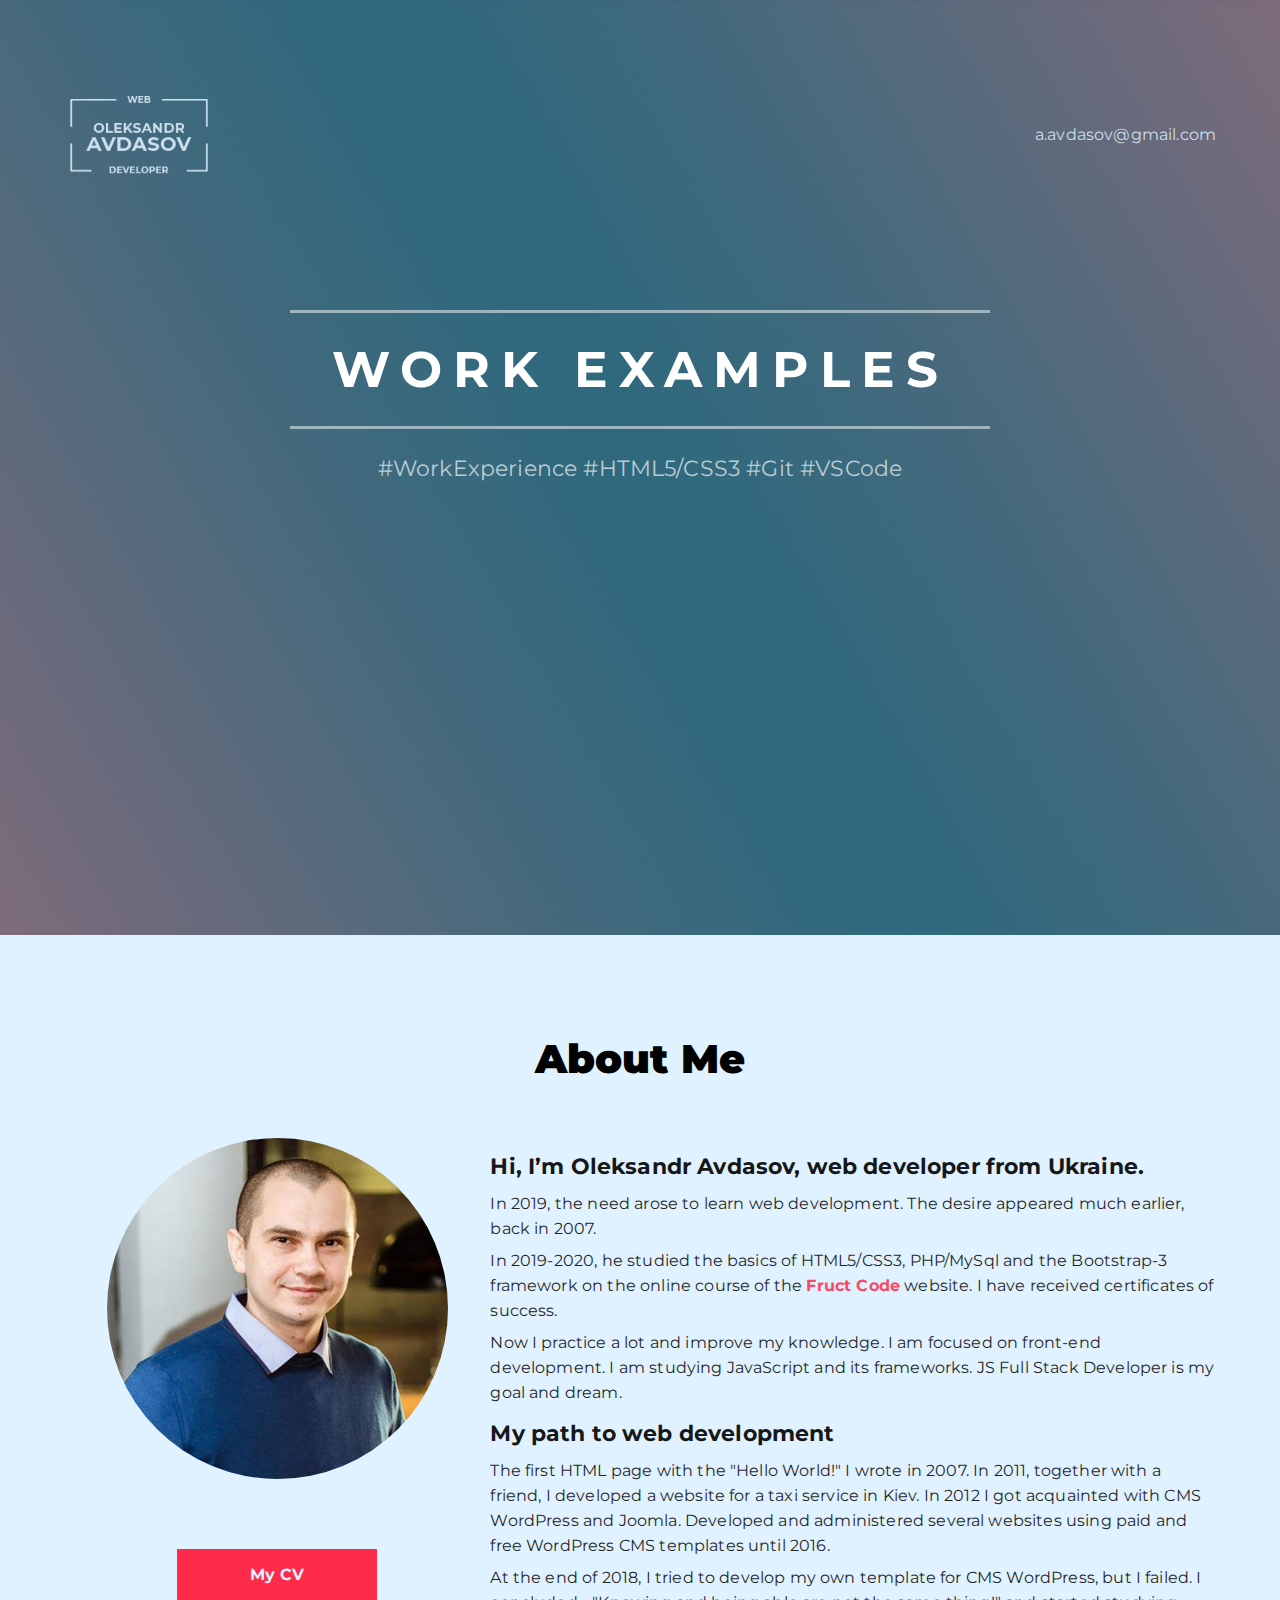
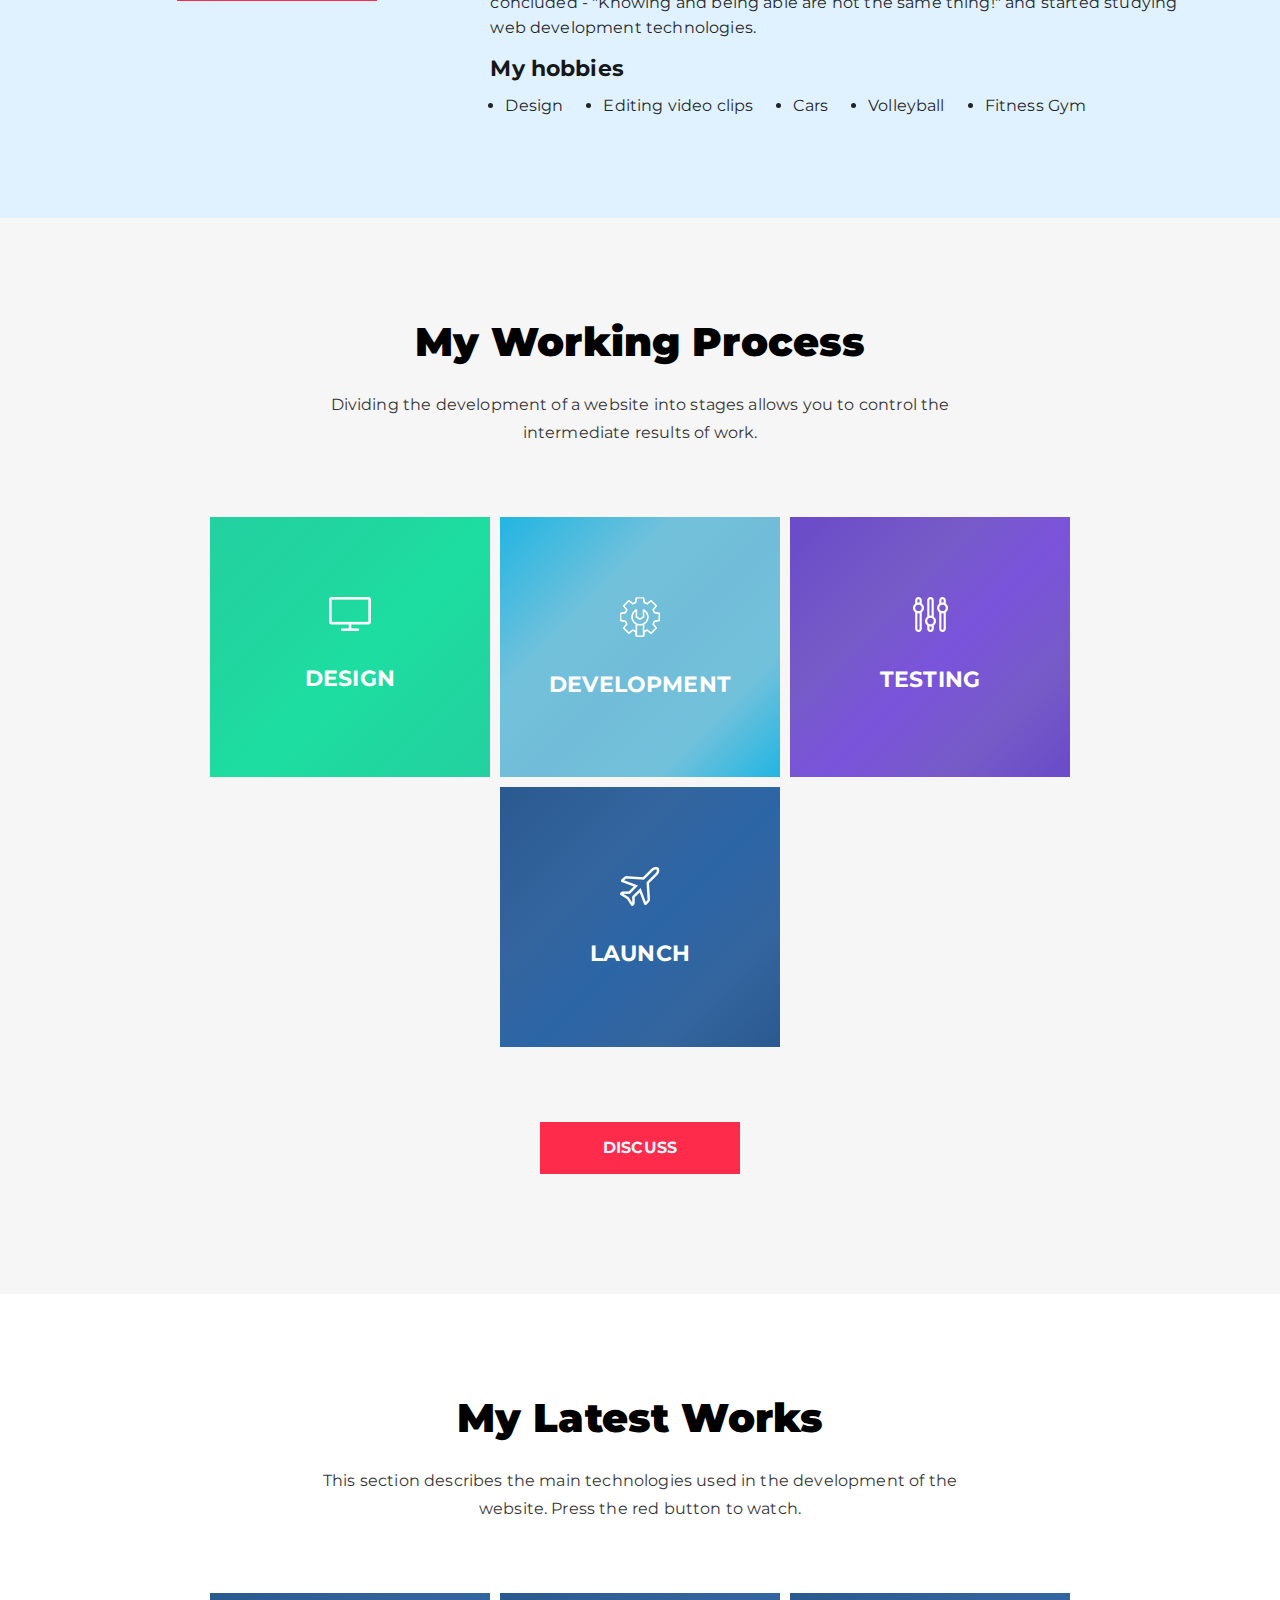
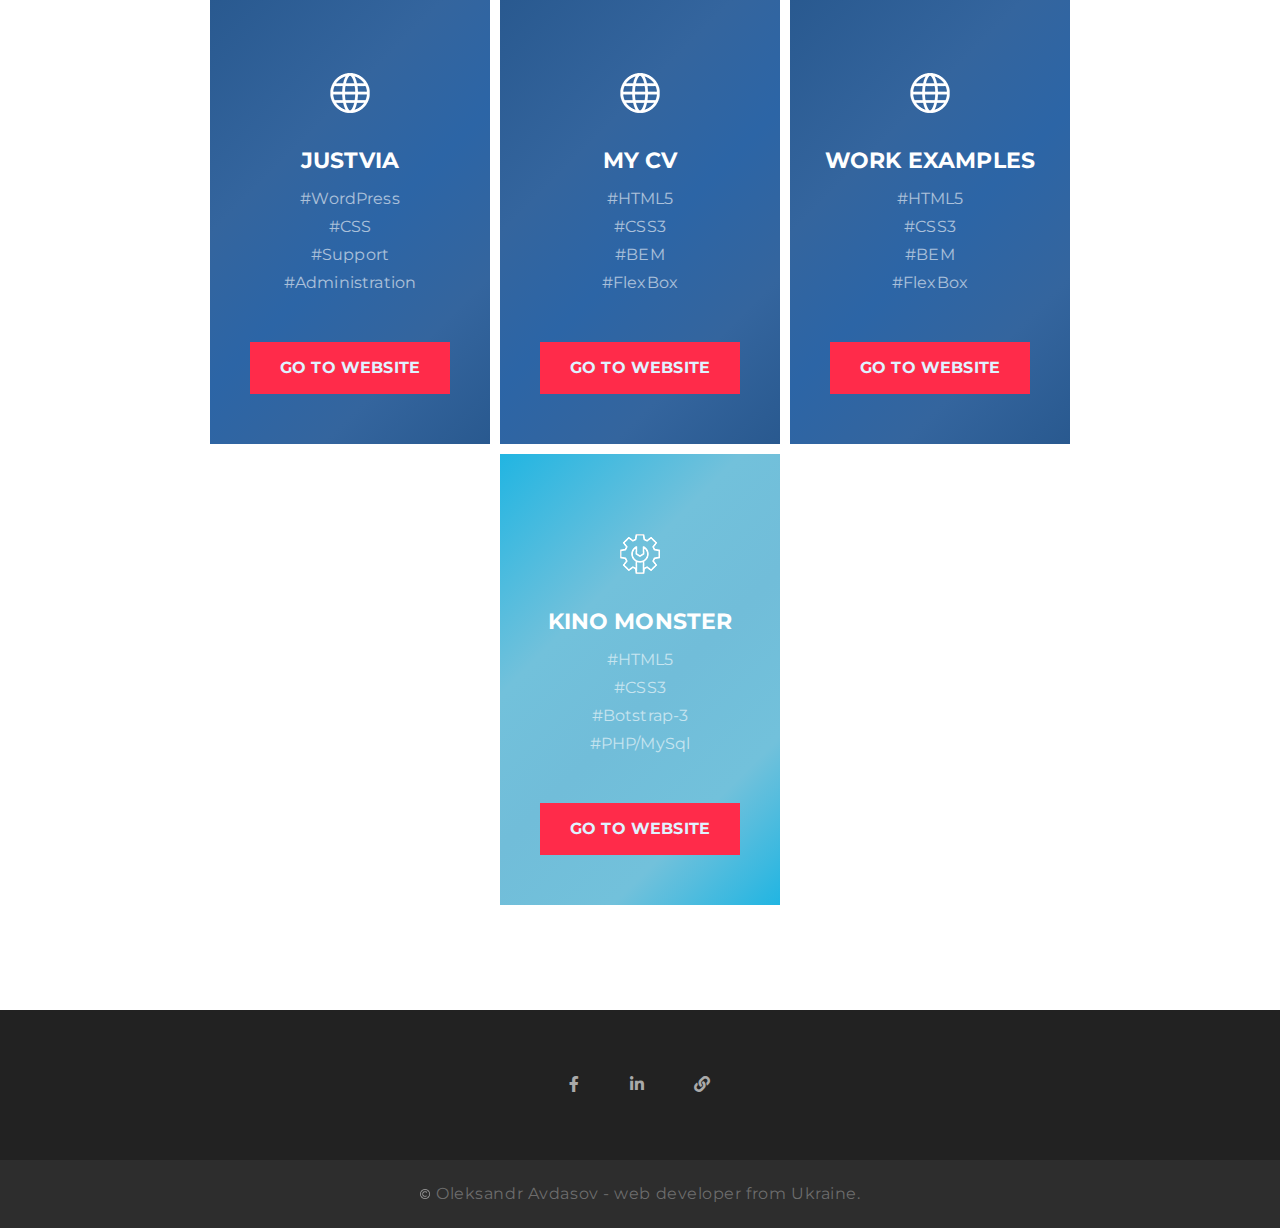
==== work/index.html @ 61473308 "debugged the accordion for displaying content on mobile devices. styled li for different screens" ====
<!DOCTYPE html>
<html lang="en">
  <head>
	 <meta charset="UTF-8" />
	 <meta name="viewport" content="width=device-width, initial-scale=1, shrink-to-fit=no">
    <!-- <meta name="viewport" content="width=device-width, initial-scale=1.0" /> -->
    <title>WORK EXAMPLES</title>
    <link rel="shortcut icon" href="./img/favicon.ico" type="image/x-icon" />
    <link
      rel="stylesheet"
      href="https://use.fontawesome.com/releases/v5.0.13/css/all.css"
    />
    <link rel="stylesheet" href="./css/style.css" />
    <link rel="stylesheet" href="./css/accordion.css" />
  </head>
  <body>
    <header id="header" class="header">
      <div class="container">
        <div class="nav">
          <a href="/">
            <img class="logo" src="./img/logo.png" alt="Oleksandr Avdasov" />
          </a>
          <a class="mail" href="mailto:a.avdasov@gmail.com"
            >a.avdasov@gmail.com</a
          >
        </div>
        <div class="offer">
          <h1 class="offer__title">WORK EXAMPLES</h1>
          <p class="offer__description">
            #WorkExperience #HTML5/CSS3 #Git #VSCode
          </p>
        </div>
      </div>
    </header>

    <section id="about" class="section about">
		 <div class="heading">
          <h2 class="heading__title">About Me</h2>
          <p class="heading__description">
            <!-- ******* -->
          </p>
		  </div>
		  
      <div class="container blok">
		  <div class="photo">
			  <img class="photo__img" src="./img/ava.jpg" alt="Oleksandr Avdasov">
				<a class="btn" href="https://agentfreedom.github.io/cv/" target="_blank" rel="nowfollow">My CV</a>

				<div id="description-accordion" class="description-accordion">
					<button class="description-accordion__title"> <h3>Hi, I’m Oleksandr Avdasov, web developer from Ukraine.</h3> </button>
					<div class="description-accordion__blok">
						<p>
							In 2019, the need arose to learn web development. The desire 
							appeared much earlier, back in 2007.
						</p>
						<p>
							In 2019-2020, he studied the basics of HTML5/CSS3, PHP/MySql and 
							the Bootstrap-3 framework on the online course of the 
							<a class="link" href="https://fructcode.com/" target="_blank" rel="nowfollow">Fruct Code</a> 
							website. I have received certificates of success.
						</p>
						<p>
							Now I practice a lot and improve my knowledge. I am focused on 
							front-end development. I am studying JavaScript and its frameworks. 
							JS Full Stack Developer is my goal and dream.
						</p>
					</div>
					<button class="description-accordion__title"><h3>My path to web development</h3></button>
					<div class="description-accordion__blok">
						<p>
							The first HTML page with the "Hello World!" I wrote in 2007. 
							In 2011, together with a friend, I developed a website for a 
							taxi service in Kiev. In 2012 I got acquainted with CMS WordPress 
							and Joomla. Developed and administered several websites using paid 
							and free WordPress CMS templates until 2016. 
						</p>
						<p>
							At the end of 2018, I tried to develop my own template for CMS 
							WordPress, but I failed. I concluded - "Knowing and being able are 
							not the same thing!" and started studying web development 
							technologies.
						</p>
					</div>
					<button class="description-accordion__title"> <h3>My hobbies</h3> </button>
					<div class="description-accordion__blok">
						<ul class="accordion__list">
							<li class="accordion__item">Editing video clips</li>
							<li class="accordion__item">Design</li>
							<li class="accordion__item">Cars</li>
							<li class="accordion__item">Volleyball</li>
							<li class="accordion__item">Fitness Gym</li>
						</ul>
					</div>
				</div>
			
			</div>

		  <div id="description" class="description">
				<h3 class="description__title">Hi, I’m Oleksandr Avdasov, web developer from Ukraine.</h3>
				<div class="description__blok">
					<p class="">
						In 2019, the need arose to learn web development. The desire 
						appeared much earlier, back in 2007.
					</p>
					<p class="">
						In 2019-2020, he studied the basics of HTML5/CSS3, PHP/MySql and 
						the Bootstrap-3 framework on the online course of the 
						<a class="link" href="https://fructcode.com/" target="_blank" rel="nowfollow">Fruct Code</a> 
						website. I have received certificates of success.
					</p>
					<p class="">
						Now I practice a lot and improve my knowledge. I am focused on 
						front-end development. I am studying JavaScript and its frameworks. 
						JS Full Stack Developer is my goal and dream.
					</p>
				</div>
				<h3 class="description__title">My path to web development</h3>
				<div class="description__blok">
					<p class="">
						The first HTML page with the "Hello World!" I wrote in 2007. 
						In 2011, together with a friend, I developed a website for a 
						taxi service in Kiev. In 2012 I got acquainted with CMS WordPress 
						and Joomla. Developed and administered several websites using paid 
						and free WordPress CMS templates until 2016. 
					</p>
					<p class="">
						At the end of 2018, I tried to develop my own template for CMS 
						WordPress, but I failed. I concluded - "Knowing and being able are 
						not the same thing!" and started studying web development 
						technologies.
					</p>
				</div>
				<h3 class="description__title">My hobbies</h3>
				<div class="description__blok">
					<ul class="list">
						<li class="item">Design</li>
						<li class="item">Editing video clips</li>
						<li class="item">Cars</li>
						<li class="item">Volleyball</li>
						<li class="item">Fitness Gym</li>
					</ul>
				</div>
		  </div>

      </div>
    </section>

    <section id="work" class="section work">
      <div class="container">
        <div class="heading">
          <h2 class="heading__title">My Working Process</h2>
          <p class="heading__description">
            Dividing the development of a website into stages allows you to control the intermediate results of work.
          </p>
        </div>
        <div class="steps">
          <div class="step step__first">
				 <div class="wrapper">
            <img class="step__img step__img-mobi" src="./img/monitor.png" alt="Design" />
            <h3 class="step__white">Design</h3>
			 </div>
			 </div>
          <div class="step step__second">
				 <div class="wrapper">
            <img
              class="step__img step__img-mobi"
              src="./img/setting.png"
              alt="Development"
            />
            <h3 class="step__white">Development</h3>
			 </div>
			 </div>
          <div class="step step__third">
				 <div class="wrapper">
            <img class="step__img step__img-mobi" src="./img/params.png" alt="Testing" />
            <h3 class="step__white">Testing</h3>
			 </div>
			 </div>
          <div class="step step__five step__no-margin">
				 <div class="wrapper">
            <img class="step__img step__img-mobi" src="./img/plane.png" alt="Launch" />
				<h3 class="step__white">Launch</h3>
			 </div>
			 </div>
		  </div>
		  <div class="blok__btn">
			<a class="btn" href="https://forms.gle/MWga4woiAwUHsME49" target="_blank" rel="nowfollow">DISCUSS</a>
		  </div>
      </div>
    </section>

    <section id="examples" class="section examples">
      <div class="container">
			<div class="heading">
          <h2 class="heading__title">My Latest Works</h2>
          <p class="heading__description">
            This section describes the main technologies used in the development of the website. Press the red button to watch.
          </p>
		  </div>
		  <div class="steps">
			  <div class="step step__examples step__five">
				  <div class="wrapper">
            <img class="step__img step__img-mobi" src="./img/website.png" alt="Justvia" />
				<h3 class="step__white">Justvia</h3>
				<p class="step__examples-text">#WordPress <br> #CSS <br> #Support <br> #Administration</p>
				<a class="btn" href="http://justvia.com/" target="_blank" rel="nowfollow">GO TO WEBSITE</a>
			 </div>
			</div>
          <div class="step step__examples step__five">
				 <div class="wrapper">
            <img class="step__img step__img-mobi" src="./img/website.png" alt="CV" />
				<h3 class="step__white">MY CV</h3>
				<p class="step__examples-text">#HTML5 <br> #CSS3 <br> #BEM <br> #FlexBox</p>
				<a class="btn" href="https://agentfreedom.github.io/cv/" target="_blank" rel="nowfollow">GO TO WEBSITE</a>
			 </div>
			</div>
          <div class="step step__examples step__five">
				 <div class="wrapper">
            <img
              class="step__img step__img-mobi"
              src="./img/website.png"
              alt="Work Examples"
            />
				<h3 class="step__white">Work Examples</h3>
				<p class="step__examples-text">#HTML5 <br> #CSS3 <br> #BEM <br> #FlexBox</p>
				<a class="btn" href="https://agentfreedom.github.io/portfolio/work/" target="_blank" rel="nowfollow">GO TO WEBSITE</a>
			 </div>
			</div>
          <div class="step step__examples step__second step__no-margin">
				 <div class="wrapper">
            <img class="step__img step__img-mobi" src="./img/setting.png" alt="Kino Monster" />
				<h3 class="step__white">Kino Monster</h3>
				<p class="step__examples-text step__examples-576">#HTML5 <br> #CSS3 <br> #Botstrap-3 <br> #PHP/MySql</p>
				<a class="btn" href="#" target="_blank" rel="nowfollow">GO TO WEBSITE</a>
			 </div>
			</div>
		</div>
    </section>

    <footer id="footer" class="footer">
      <div class="container">
        <div class="socials">
          <div class="social facebook">
            <a class="social__link" href="#" target="_blank" rel="nowfollow">
              <i class="fab fa-facebook-f"></i>
            </a>
          </div>
          <div class="social linkedin">
            <a class="social__link" href="#" target="_blank" rel="nowfollow">
              <i class="fab fa-linkedin-in"></i>
            </a>
          </div>
          <div class="social link__website">
            <a class="social__link" href="#" target="_blank" rel="nowfollow">
              <i class="fa fa-link"></i>
            </a>
          </div>
        </div>
      </div>
	 </footer>

	 <footer class="copyright">
		 <div>
          <p class="copyright__text">
            <img class="copyright__img" src="./img/copyright.png" alt="Copyright" />
				Oleksandr Avdasov - web developer from Ukraine.
			 </p>
        </div>
      </div>
	 </footer>
	 <script src="js/jquery-3.3.1.min.js"></script>
	 <script src="js/main.js"></script>
	 <script src="js/accordion.js"></script>
  </body>
</html>
---- work/css/style.css ----
@import url('https://fonts.googleapis.com/css2?family=Montserrat:wght@400;700;900&display=swap');

* {
  margin: 0;
  padding: 0;
}

body {
  font-family: 'Montserrat', sans-serif;
  line-height: 28px;
  font-weight: 400;
  font-size: 16px;
  letter-spacing: 0.01em;
  color: #000000;
}

h1,
h2,
h3,
h4,
h5,
h6 {
  font-weight: 700;
  margin: 10px 0;
}

h3 {
  padding-top: 15px;
}

h4 {
  opacity: 0.9;
  font-size: 18px;
}

p {
  margin-top: 7px;
}

.list {
  display: flex;
  padding-left: 15px;
}

.item {
  position: relative;
  padding-right: 40px;
  list-style-image: square;
}

.header {
  height: 75vh;
  background: #806a7c url('../img/bg.jpg') no-repeat center top / cover;
  background-color: #32697d;
  color: #fff;
  padding-bottom: 170px;
  padding-top: 90px;
}

.section {
  padding: 100px 0;
}

.container {
  width: 90%;
  min-width: 280px;
  max-width: 1170px;
  margin: 0 auto;
}

.blok {
  display: flex;
  justify-content: space-between;
  padding-top: 30px;
}

.logo {
  display: block;
  width: 150px;
  height: 90px;
}

.mail {
  display: block;
  color: #ccdfec;
  text-decoration: none;
}

.nav {
  display: flex;
  justify-content: space-between;
  align-items: center;
}

.offer {
  margin-top: 130px;
  text-align: center;
}

.offer__title {
  font-size: 50px;
  letter-spacing: 0.22em;
  line-height: 85px;
  border-top: 3px solid #9eb4be;
  border-bottom: 3px solid #9eb4be;
  width: 700px;
  padding: 14px 0;
  margin: 0 auto;
  text-transform: uppercase;
}

.offer__description {
  font-size: 22px;
  color: #bcccd3;
  padding-top: 26px;
  margin: 0 auto;
}

.about {
  background: #e0f2ff;
}

.photo {
  margin: 0 auto;
}

.photo__img {
  border-radius: 50%;
  display: block;
  width: 80%;
  height: auto;
  padding: 0;
  margin: 0 auto 70px;
}

.link {
  text-decoration: none;
  font-weight: 700;
  color: #ff2b4a;
  transition: all 0.5s ease;
}

.link:hover {
  color: #164d7a;
  text-decoration: underline;
}

.title__black {
  font-size: 22px;
  text-transform: uppercase;
  opacity: 0.9;
}

.btn {
  background: #ff2b4a;
  color: #e0f2ff;
  font-weight: 700;
  text-decoration: none;
  display: block;
  max-width: 200px;
  text-align: center;
  padding: 12px 0;
  margin: 20px auto;
  transition: all 0.5s ease;
}

.btn:hover {
  color: #fff;
  background: #164d7a;
}

.work {
  background: #f6f6f6;
}

.heading {
  text-align: center;
}

.heading__title {
  font-weight: 900;
  font-size: 40px;
}

.heading__description {
  opacity: 0.8;
  padding-top: 25px;
  width: 700px;
  margin: 0 auto;
}

.description-accordion {
  display: none;
  margin-top: 70px;
}

.description {
  display: block;
  width: 65%;
  margin: 0 auto;
}

.description__title {
  margin-top: 0;
  text-transform: none;
  font-size: 22px;
  opacity: 0.9;
}

.description__blok {
  opacity: 0.85;
  line-height: 25px;
}

.steps {
  display: flex;
  justify-content: center;
  flex-wrap: wrap;
  /* justify-content: space-between; */
  margin-top: 65px;
}
.wrapper {
  padding: 30px;
}

.step {
  min-width: 280px;
  height: 260px;
  text-align: center;
  /* margin: 0; */
  border: 5px solid #f6f6f6;
}

.step__img {
  padding-top: 50px;
}

.step__white {
  font-size: 22px;
  text-transform: uppercase;
  color: #fff;
  opacity: 1;
}

.step__first {
  background-color: #1ddda1;
  background: rgba(35, 209, 160, 1);
  background: -moz-linear-gradient(
    -45deg,
    rgba(35, 209, 160, 1) 0%,
    rgba(32, 214, 159, 1) 33%,
    rgba(29, 222, 161, 1) 54%,
    rgba(32, 214, 159, 1) 77%,
    rgba(35, 209, 160, 1) 100%
  );
  background: -webkit-gradient(
    left top,
    right bottom,
    color-stop(0%, rgba(35, 209, 160, 1)),
    color-stop(33%, rgba(32, 214, 159, 1)),
    color-stop(54%, rgba(29, 222, 161, 1)),
    color-stop(77%, rgba(32, 214, 159, 1)),
    color-stop(100%, rgba(35, 209, 160, 1))
  );
  background: -webkit-linear-gradient(
    -45deg,
    rgba(35, 209, 160, 1) 0%,
    rgba(32, 214, 159, 1) 33%,
    rgba(29, 222, 161, 1) 54%,
    rgba(32, 214, 159, 1) 77%,
    rgba(35, 209, 160, 1) 100%
  );
  background: -o-linear-gradient(
    -45deg,
    rgba(35, 209, 160, 1) 0%,
    rgba(32, 214, 159, 1) 33%,
    rgba(29, 222, 161, 1) 54%,
    rgba(32, 214, 159, 1) 77%,
    rgba(35, 209, 160, 1) 100%
  );
  background: -ms-linear-gradient(
    -45deg,
    rgba(35, 209, 160, 1) 0%,
    rgba(32, 214, 159, 1) 33%,
    rgba(29, 222, 161, 1) 54%,
    rgba(32, 214, 159, 1) 77%,
    rgba(35, 209, 160, 1) 100%
  );
  background: linear-gradient(
    135deg,
    rgba(35, 209, 160, 1) 0%,
    rgba(32, 214, 159, 1) 33%,
    rgba(29, 222, 161, 1) 54%,
    rgba(32, 214, 159, 1) 77%,
    rgba(35, 209, 160, 1) 100%
  );
  filter: progid:DXImageTransform.Microsoft.gradient( startColorstr='#23d1a0', endColorstr='#23d1a0', GradientType=1 );
}

.step__second {
  background-color: #49bbdf;
  background: rgba(33, 181, 226, 1);
  background: -moz-linear-gradient(
    -45deg,
    rgba(33, 181, 226, 1) 0%,
    rgba(114, 193, 219, 1) 33%,
    rgba(113, 189, 217, 1) 54%,
    rgba(114, 193, 219, 1) 77%,
    rgba(33, 181, 226, 1) 100%
  );
  background: -webkit-gradient(
    left top,
    right bottom,
    color-stop(0%, rgba(33, 181, 226, 1)),
    color-stop(33%, rgba(114, 193, 219, 1)),
    color-stop(54%, rgba(113, 189, 217, 1)),
    color-stop(77%, rgba(114, 193, 219, 1)),
    color-stop(100%, rgba(33, 181, 226, 1))
  );
  background: -webkit-linear-gradient(
    -45deg,
    rgba(33, 181, 226, 1) 0%,
    rgba(114, 193, 219, 1) 33%,
    rgba(113, 189, 217, 1) 54%,
    rgba(114, 193, 219, 1) 77%,
    rgba(33, 181, 226, 1) 100%
  );
  background: -o-linear-gradient(
    -45deg,
    rgba(33, 181, 226, 1) 0%,
    rgba(114, 193, 219, 1) 33%,
    rgba(113, 189, 217, 1) 54%,
    rgba(114, 193, 219, 1) 77%,
    rgba(33, 181, 226, 1) 100%
  );
  background: -ms-linear-gradient(
    -45deg,
    rgba(33, 181, 226, 1) 0%,
    rgba(114, 193, 219, 1) 33%,
    rgba(113, 189, 217, 1) 54%,
    rgba(114, 193, 219, 1) 77%,
    rgba(33, 181, 226, 1) 100%
  );
  background: linear-gradient(
    135deg,
    rgba(33, 181, 226, 1) 0%,
    rgba(114, 193, 219, 1) 33%,
    rgba(113, 189, 217, 1) 54%,
    rgba(114, 193, 219, 1) 77%,
    rgba(33, 181, 226, 1) 100%
  );
  filter: progid:DXImageTransform.Microsoft.gradient( startColorstr='#21b5e2', endColorstr='#21b5e2', GradientType=1 );
}

.step__third {
  background-color: #6f51c8;
  background: rgba(106, 74, 201, 1);
  background: -moz-linear-gradient(
    -45deg,
    rgba(106, 74, 201, 1) 0%,
    rgba(118, 91, 199, 1) 33%,
    rgba(122, 83, 219, 1) 54%,
    rgba(118, 91, 199, 1) 77%,
    rgba(106, 74, 201, 1) 100%
  );
  background: -webkit-gradient(
    left top,
    right bottom,
    color-stop(0%, rgba(106, 74, 201, 1)),
    color-stop(33%, rgba(118, 91, 199, 1)),
    color-stop(54%, rgba(122, 83, 219, 1)),
    color-stop(77%, rgba(118, 91, 199, 1)),
    color-stop(100%, rgba(106, 74, 201, 1))
  );
  background: -webkit-linear-gradient(
    -45deg,
    rgba(106, 74, 201, 1) 0%,
    rgba(118, 91, 199, 1) 33%,
    rgba(122, 83, 219, 1) 54%,
    rgba(118, 91, 199, 1) 77%,
    rgba(106, 74, 201, 1) 100%
  );
  background: -o-linear-gradient(
    -45deg,
    rgba(106, 74, 201, 1) 0%,
    rgba(118, 91, 199, 1) 33%,
    rgba(122, 83, 219, 1) 54%,
    rgba(118, 91, 199, 1) 77%,
    rgba(106, 74, 201, 1) 100%
  );
  background: -ms-linear-gradient(
    -45deg,
    rgba(106, 74, 201, 1) 0%,
    rgba(118, 91, 199, 1) 33%,
    rgba(122, 83, 219, 1) 54%,
    rgba(118, 91, 199, 1) 77%,
    rgba(106, 74, 201, 1) 100%
  );
  background: linear-gradient(
    135deg,
    rgba(106, 74, 201, 1) 0%,
    rgba(118, 91, 199, 1) 33%,
    rgba(122, 83, 219, 1) 54%,
    rgba(118, 91, 199, 1) 77%,
    rgba(106, 74, 201, 1) 100%
  );
  filter: progid:DXImageTransform.Microsoft.gradient( startColorstr='#6a4ac9', endColorstr='#6a4ac9', GradientType=1 );
}

.step__fourth {
  background: #ff2b4a;
}

.step__five {
  background-color: #2e5e96;
  background: rgba(41, 89, 143, 1);
  background: -moz-linear-gradient(
    -45deg,
    rgba(41, 89, 143, 1) 0%,
    rgba(52, 101, 158, 1) 33%,
    rgba(44, 101, 166, 1) 54%,
    rgba(52, 101, 158, 1) 77%,
    rgba(41, 89, 143, 1) 100%
  );
  background: -webkit-gradient(
    left top,
    right bottom,
    color-stop(0%, rgba(41, 89, 143, 1)),
    color-stop(33%, rgba(52, 101, 158, 1)),
    color-stop(54%, rgba(44, 101, 166, 1)),
    color-stop(77%, rgba(52, 101, 158, 1)),
    color-stop(100%, rgba(41, 89, 143, 1))
  );
  background: -webkit-linear-gradient(
    -45deg,
    rgba(41, 89, 143, 1) 0%,
    rgba(52, 101, 158, 1) 33%,
    rgba(44, 101, 166, 1) 54%,
    rgba(52, 101, 158, 1) 77%,
    rgba(41, 89, 143, 1) 100%
  );
  background: -o-linear-gradient(
    -45deg,
    rgba(41, 89, 143, 1) 0%,
    rgba(52, 101, 158, 1) 33%,
    rgba(44, 101, 166, 1) 54%,
    rgba(52, 101, 158, 1) 77%,
    rgba(41, 89, 143, 1) 100%
  );
  background: -ms-linear-gradient(
    -45deg,
    rgba(41, 89, 143, 1) 0%,
    rgba(52, 101, 158, 1) 33%,
    rgba(44, 101, 166, 1) 54%,
    rgba(52, 101, 158, 1) 77%,
    rgba(41, 89, 143, 1) 100%
  );
  background: linear-gradient(
    135deg,
    rgba(41, 89, 143, 1) 0%,
    rgba(52, 101, 158, 1) 33%,
    rgba(44, 101, 166, 1) 54%,
    rgba(52, 101, 158, 1) 77%,
    rgba(41, 89, 143, 1) 100%
  );
  filter: progid:DXImageTransform.Microsoft.gradient( startColorstr='#29598f', endColorstr='#29598f', GradientType=1 );
}

.step__no-margin {
  margin-right: 0;
}

.blok__btn {
  padding-top: 50px;
}

.step__examples {
  width: 280px;
  height: auto;
  text-align: center;
  border: 5px solid #fff;
}

.step__examples-text {
  font-size: 16px;
  font-weight: 400;
  margin: 0 auto;
  text-align: center;
  color: #fff;
  opacity: 0.6;
  /* padding-left: 18px; */
  padding-bottom: 25px;
}

.step__link {
  display: block;
  text-decoration: none;
  color: #fff;
  transition: all 0.5s ease;
}

.step__link:hover {
  color: #ff2b4a;
}

.footer {
  background: #222222;
  font-size: 14px;
  line-height: 70px;
  font-weight: 400;
  letter-spacing: 0.04em;
  text-align: center;
}

.socials {
  display: flex;
  justify-content: center;
  padding: 40px 0;
}

.social {
  margin-right: 50px;
}

.link__website {
  margin-right: 0;
}

.copyright {
  background: #2d2d2d;
  padding: 20px 0;
  text-align: center;
  font-size: 14px;
  font-weight: 400;
  letter-spacing: 0.04em;
  color: #6c6c6c;
}

.copyright__text {
  margin: 0;
  font-size: 16px;
  padding: 0 15px;
}

.copyright__img {
  padding-right: 2px;
  width: 10px;
  height: 10px;
}

.social__link {
  font-size: 16px;
  line-height: 1.2;
  font-weight: 400;
  color: #aaaaaa;
  transition: all 0.5s ease;
}

.social__link:hover {
  color: #ff2b4a;
}

/* 992px - 1200px (xl - ≥1200px) */
@media screen and (max-width: 1200px) {
  /* .container {
    width: 1080px;
  } */
}

/* 768px - 992px (lg - ≥992px) */
@media screen and (max-width: 992px) {
  .container {
    max-width: 962px;
  }
  /* .steps {
    display: flex;
    justify-content: center;
    flex-wrap: wrap;
  }
  .step {
    margin: 0;
    border: 5px solid #fff;
  } */
}

/* 576px - 768px (md - ≥768px) */
@media screen and (max-width: 768px) {
  .container {
    max-width: 738px;
  }
  .wrapper {
    padding: 50px;
  }
  .offer__title {
    font-size: 30px;
    line-height: 65px;
    width: 80%;
  }
  .offer__description {
    font-size: 16px;
  }
  .description {
    display: none;
    /* padding-left: 30px; */
  }
  /* .description__title {
    padding: 25px 0;
    margin: 0;
  } */
  .description-accordion {
    display: block;
  }
  .description-accordion__title {
    font-size: 18px;
  }
  .accordion__item {
    margin-left: 25px;
  }
}

/* 0 - 576px (sm - ≥576px) */
@media screen and (max-width: 576px) {
  .container {
    max-width: 546px;
  }
  .header {
    padding-top: 40px;
    padding-bottom: 140px;
  }
  .nav {
    justify-content: center;
  }
  .logo {
    width: 200px;
    height: 120px;
  }
  .mail {
    display: none;
  }
  .offer {
    margin-top: 150px;
  }
  .offer__title {
    font-size: 22px;
    line-height: 45px;
  }
  .offer__description {
    font-size: 14px;
    padding-top: 18px;
    line-height: 20px;
    width: 80%;
  }
  .section {
    padding: 70px 0;
  }
  .blok {
    display: block;
    justify-content: center;
  }
  .heading__title {
    font-size: 28px;
    line-height: 30px;
  }
  .heading__description {
    line-height: 24px;
    padding-top: 15px;
    width: 95%;
    margin: 0 auto;
    font-size: 16px;
  }
  .photo__img {
    width: 70%;
    margin-bottom: 50px;
  }
  .description {
    width: 95%;
    padding: 0;
  }
  .description__title {
    font-size: 16px;
  }
  /* .steps {
    display: block;
    justify-content: center;
    width: 80%;
    margin: 60px auto 0;
  } */
  /* .step {
    width: auto;
    text-align: center;
    margin: 0 auto 20px;
  } */
  .step__img-mobi {
    padding-top: 40px;
  }
  .btn {
    margin-bottom: 40px;
  }
  .step__white {
    font-size: 22px;
  }
}
---- work/css/accordion.css ----
/* Style the buttons that are used to open and close the accordion panel */
.description-accordion__title {
  background-color: #d4ebfc;
  padding-left: 15px;
  color: #161819;
  cursor: pointer;
  width: 100%;
  text-align: left;
  border: none;
  outline: none;
  transition: 0.4s;
}

/* Add a background color to the button if it is clicked on (add the .active class with JS), and when you move the mouse over it (hover) */
.active,
.description-accordion__title:hover {
  background-color: #c7e5fc;
}

.description-accordion__title:after {
  /*content: '\02795';  Unicode character for "plus" sign (+) */
  content: '\25BC';
  font-size: 20px;
  color: #ff2b4a;
  float: right;
  /* margin-left: 0;
  padding-bottom: 30px; */
}

.active:after {
  content: '\25B2'; /* Unicode character for "minus" sign (-) */
}

/* Style the accordion panel. Note: hidden by default */
.description-accordion__blok {
  padding: 0 18px;
  background-color: #e0f2ff;
  max-height: 0;
  overflow: hidden;
  transition: max-height 0.2s ease-out;
}
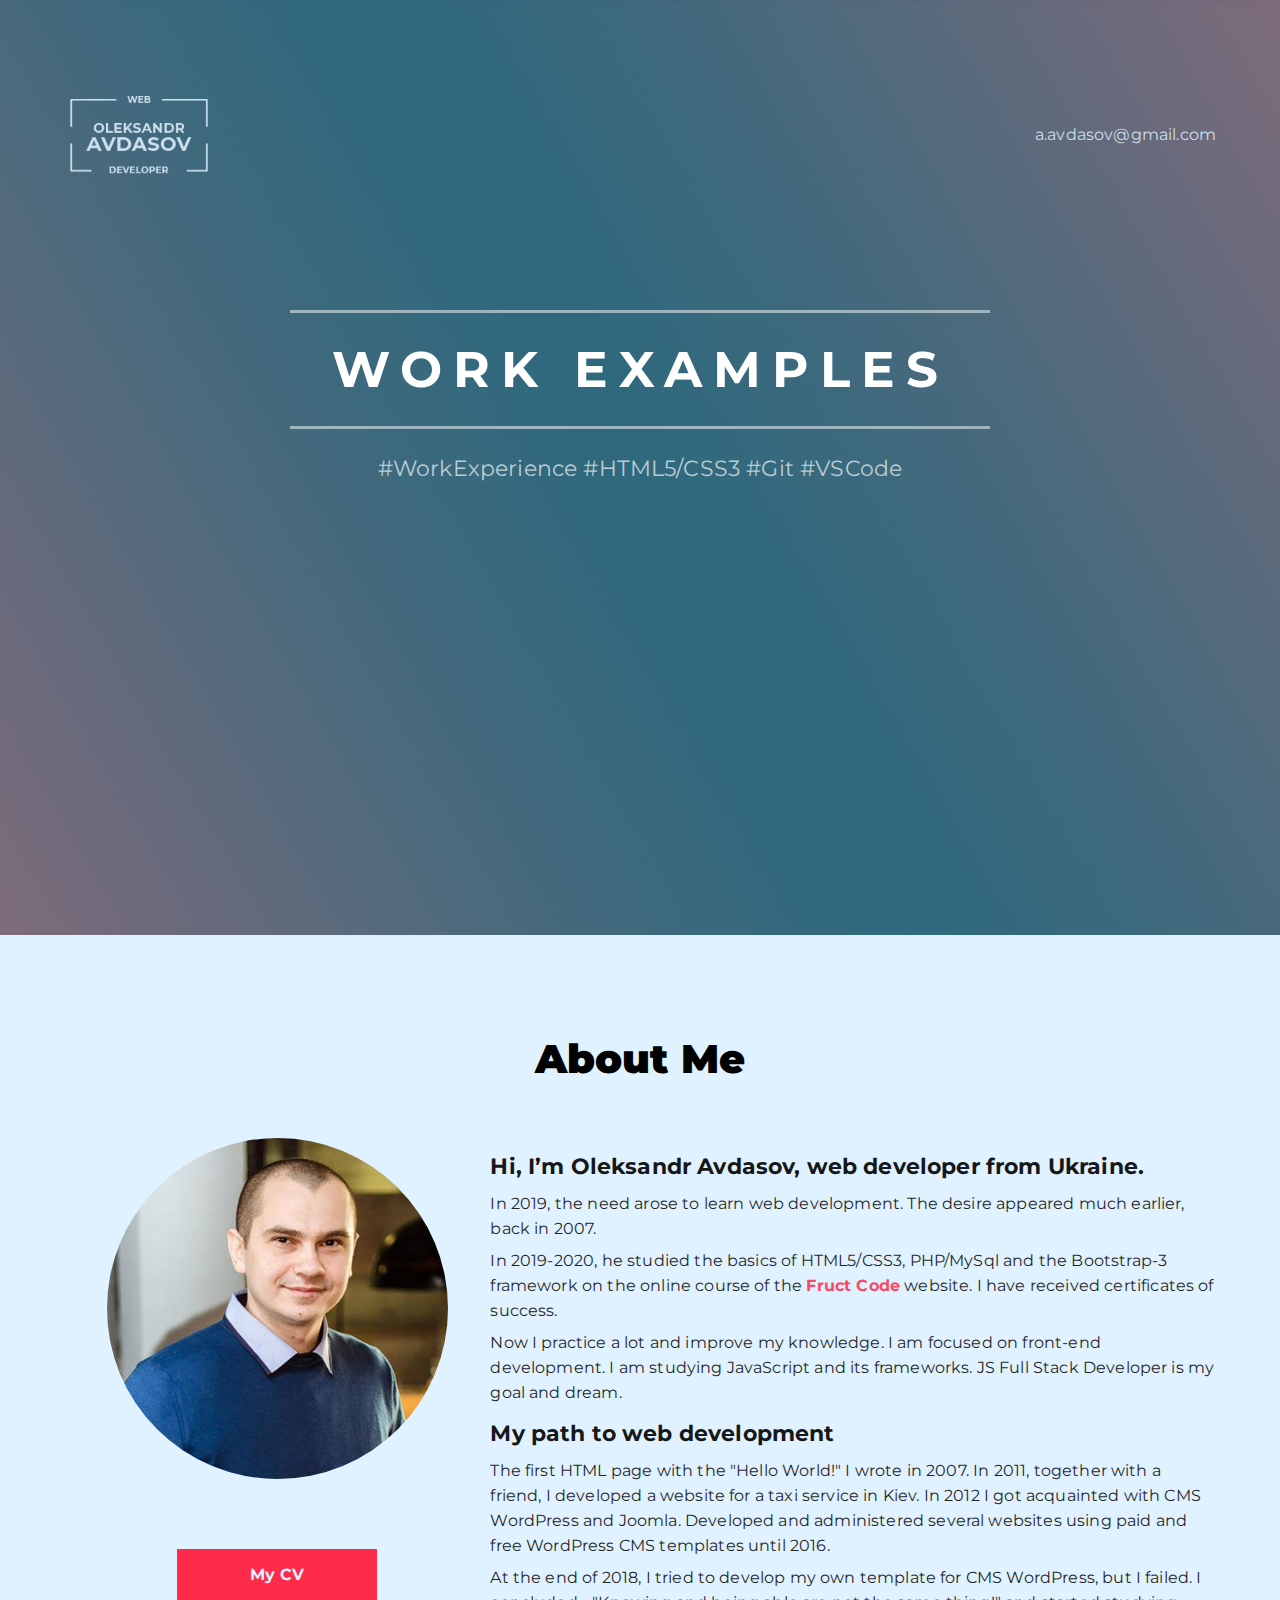
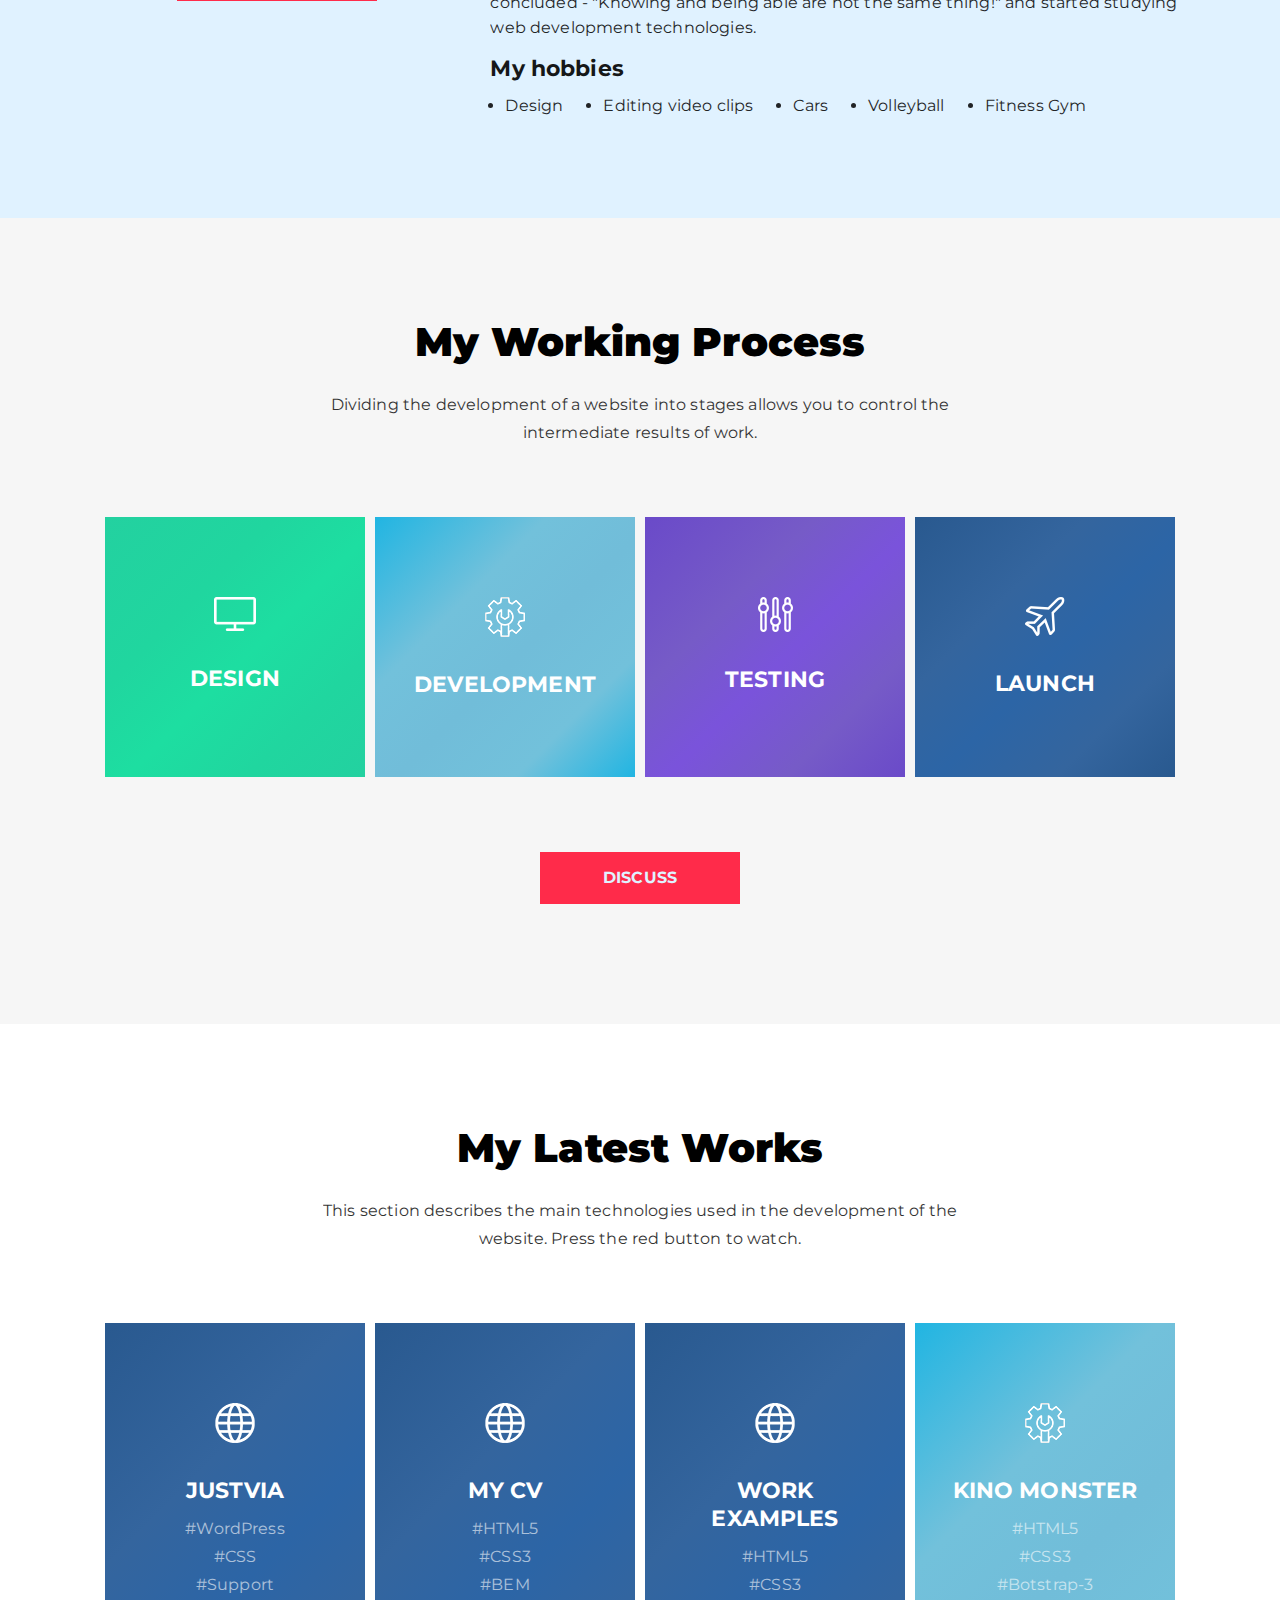
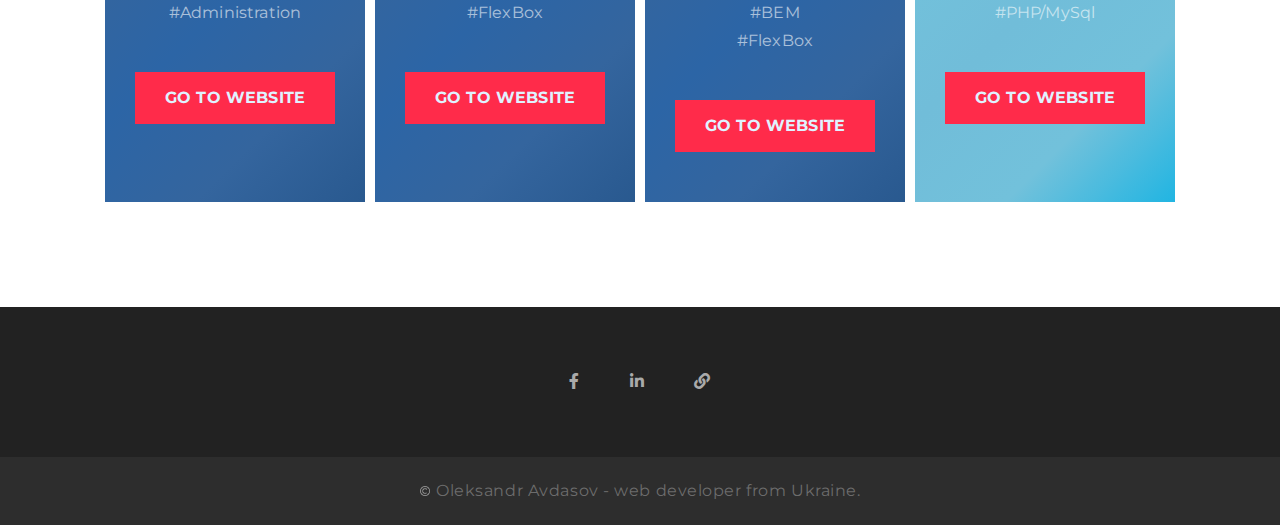
==== commit 05ffc213: "Brackets Light Pro" ====
--- a/work/index.html
+++ b/work/index.html
@@ -1,8 +1,11 @@
 <!DOCTYPE html>
 <html lang="en">
   <head>
-	 <meta charset="UTF-8" />
-	 <meta name="viewport" content="width=device-width, initial-scale=1, shrink-to-fit=no">
+    <meta charset="UTF-8" />
+    <meta
+      name="viewport"
+      content="width=device-width, initial-scale=1, shrink-to-fit=no"
+    />
     <!-- <meta name="viewport" content="width=device-width, initial-scale=1.0" /> -->
     <title>WORK EXAMPLES</title>
     <link rel="shortcut icon" href="./img/favicon.ico" type="image/x-icon" />
@@ -34,114 +37,137 @@
     </header>
 
     <section id="about" class="section about">
-		 <div class="heading">
-          <h2 class="heading__title">About Me</h2>
-          <p class="heading__description">
-            <!-- ******* -->
-          </p>
-		  </div>
-		  
+      <div class="heading">
+        <h2 class="heading__title">About Me</h2>
+        <p class="heading__description">
+          <!-- ******* -->
+        </p>
+      </div>
       <div class="container blok">
-		  <div class="photo">
-			  <img class="photo__img" src="./img/ava.jpg" alt="Oleksandr Avdasov">
-				<a class="btn" href="https://agentfreedom.github.io/cv/" target="_blank" rel="nowfollow">My CV</a>
-
-				<div id="description-accordion" class="description-accordion">
-					<button class="description-accordion__title"> <h3>Hi, I’m Oleksandr Avdasov, web developer from Ukraine.</h3> </button>
-					<div class="description-accordion__blok">
-						<p>
-							In 2019, the need arose to learn web development. The desire 
-							appeared much earlier, back in 2007.
-						</p>
-						<p>
-							In 2019-2020, he studied the basics of HTML5/CSS3, PHP/MySql and 
-							the Bootstrap-3 framework on the online course of the 
-							<a class="link" href="https://fructcode.com/" target="_blank" rel="nowfollow">Fruct Code</a> 
-							website. I have received certificates of success.
-						</p>
-						<p>
-							Now I practice a lot and improve my knowledge. I am focused on 
-							front-end development. I am studying JavaScript and its frameworks. 
-							JS Full Stack Developer is my goal and dream.
-						</p>
-					</div>
-					<button class="description-accordion__title"><h3>My path to web development</h3></button>
-					<div class="description-accordion__blok">
-						<p>
-							The first HTML page with the "Hello World!" I wrote in 2007. 
-							In 2011, together with a friend, I developed a website for a 
-							taxi service in Kiev. In 2012 I got acquainted with CMS WordPress 
-							and Joomla. Developed and administered several websites using paid 
-							and free WordPress CMS templates until 2016. 
-						</p>
-						<p>
-							At the end of 2018, I tried to develop my own template for CMS 
-							WordPress, but I failed. I concluded - "Knowing and being able are 
-							not the same thing!" and started studying web development 
-							technologies.
-						</p>
-					</div>
-					<button class="description-accordion__title"> <h3>My hobbies</h3> </button>
-					<div class="description-accordion__blok">
-						<ul class="accordion__list">
-							<li class="accordion__item">Editing video clips</li>
-							<li class="accordion__item">Design</li>
-							<li class="accordion__item">Cars</li>
-							<li class="accordion__item">Volleyball</li>
-							<li class="accordion__item">Fitness Gym</li>
-						</ul>
-					</div>
-				</div>
-			
-			</div>
-
-		  <div id="description" class="description">
-				<h3 class="description__title">Hi, I’m Oleksandr Avdasov, web developer from Ukraine.</h3>
-				<div class="description__blok">
-					<p class="">
-						In 2019, the need arose to learn web development. The desire 
-						appeared much earlier, back in 2007.
-					</p>
-					<p class="">
-						In 2019-2020, he studied the basics of HTML5/CSS3, PHP/MySql and 
-						the Bootstrap-3 framework on the online course of the 
-						<a class="link" href="https://fructcode.com/" target="_blank" rel="nowfollow">Fruct Code</a> 
-						website. I have received certificates of success.
-					</p>
-					<p class="">
-						Now I practice a lot and improve my knowledge. I am focused on 
-						front-end development. I am studying JavaScript and its frameworks. 
-						JS Full Stack Developer is my goal and dream.
-					</p>
-				</div>
-				<h3 class="description__title">My path to web development</h3>
-				<div class="description__blok">
-					<p class="">
-						The first HTML page with the "Hello World!" I wrote in 2007. 
-						In 2011, together with a friend, I developed a website for a 
-						taxi service in Kiev. In 2012 I got acquainted with CMS WordPress 
-						and Joomla. Developed and administered several websites using paid 
-						and free WordPress CMS templates until 2016. 
-					</p>
-					<p class="">
-						At the end of 2018, I tried to develop my own template for CMS 
-						WordPress, but I failed. I concluded - "Knowing and being able are 
-						not the same thing!" and started studying web development 
-						technologies.
-					</p>
-				</div>
-				<h3 class="description__title">My hobbies</h3>
-				<div class="description__blok">
-					<ul class="list">
-						<li class="item">Design</li>
-						<li class="item">Editing video clips</li>
-						<li class="item">Cars</li>
-						<li class="item">Volleyball</li>
-						<li class="item">Fitness Gym</li>
-					</ul>
-				</div>
-		  </div>
-
+        <div class="photo">
+          <img class="photo__img" src="./img/ava.jpg" alt="Oleksandr Avdasov" />
+          <a
+            class="btn"
+            href="https://agentfreedom.github.io/cv/"
+            target="_blank"
+            rel="nowfollow"
+            >My CV</a
+          >
+
+          <div id="description-accordion" class="description-accordion">
+            <button class="description-accordion__title">
+              <h3>Hi, I’m Oleksandr Avdasov, web developer from Ukraine.</h3>
+            </button>
+            <div class="description-accordion__blok">
+              <p>
+                In 2019, the need arose to learn web development. The desire
+                appeared much earlier, back in 2007.
+              </p>
+              <p>
+                In 2019-2020, he studied the basics of HTML5/CSS3, PHP/MySql and
+                the Bootstrap-3 framework on the online course of the
+                <a
+                  class="link"
+                  href="https://fructcode.com/"
+                  target="_blank"
+                  rel="nowfollow"
+                  >Fruct Code</a
+                >
+                website. I have received certificates of success.
+              </p>
+              <p>
+                Now I practice a lot and improve my knowledge. I am focused on
+                front-end development. I am studying JavaScript and its
+                frameworks. JS Full Stack Developer is my goal and dream.
+              </p>
+            </div>
+            <button class="description-accordion__title">
+              <h3>My path to web development</h3>
+            </button>
+            <div class="description-accordion__blok">
+              <p>
+                The first HTML page with the "Hello World!" I wrote in 2007. In
+                2011, together with a friend, I developed a website for a taxi
+                service in Kiev. In 2012 I got acquainted with CMS WordPress and
+                Joomla. Developed and administered several websites using paid
+                and free WordPress CMS templates until 2016.
+              </p>
+              <p>
+                At the end of 2018, I tried to develop my own template for CMS
+                WordPress, but I failed. I concluded - "Knowing and being able
+                are not the same thing!" and started studying web development
+                technologies.
+              </p>
+            </div>
+            <button class="description-accordion__title">
+              <h3>My hobbies</h3>
+            </button>
+            <div class="description-accordion__blok">
+              <ul class="accordion__list">
+                <li class="accordion__item">Editing video clips</li>
+                <li class="accordion__item">Design</li>
+                <li class="accordion__item">Cars</li>
+                <li class="accordion__item">Volleyball</li>
+                <li class="accordion__item">Fitness Gym</li>
+              </ul>
+            </div>
+          </div>
+        </div>
+
+        <div id="description" class="description">
+          <h3 class="description__title">
+            Hi, I’m Oleksandr Avdasov, web developer from Ukraine.
+          </h3>
+          <div class="description__blok">
+            <p class="">
+              In 2019, the need arose to learn web development. The desire
+              appeared much earlier, back in 2007.
+            </p>
+            <p class="">
+              In 2019-2020, he studied the basics of HTML5/CSS3, PHP/MySql and
+              the Bootstrap-3 framework on the online course of the
+              <a
+                class="link"
+                href="https://fructcode.com/"
+                target="_blank"
+                rel="nowfollow"
+                >Fruct Code</a
+              >
+              website. I have received certificates of success.
+            </p>
+            <p class="">
+              Now I practice a lot and improve my knowledge. I am focused on
+              front-end development. I am studying JavaScript and its
+              frameworks. JS Full Stack Developer is my goal and dream.
+            </p>
+          </div>
+          <h3 class="description__title">My path to web development</h3>
+          <div class="description__blok">
+            <p class="">
+              The first HTML page with the "Hello World!" I wrote in 2007. In
+              2011, together with a friend, I developed a website for a taxi
+              service in Kiev. In 2012 I got acquainted with CMS WordPress and
+              Joomla. Developed and administered several websites using paid and
+              free WordPress CMS templates until 2016.
+            </p>
+            <p class="">
+              At the end of 2018, I tried to develop my own template for CMS
+              WordPress, but I failed. I concluded - "Knowing and being able are
+              not the same thing!" and started studying web development
+              technologies.
+            </p>
+          </div>
+          <h3 class="description__title">My hobbies</h3>
+          <div class="description__blok">
+            <ul class="list">
+              <li class="item">Design</li>
+              <li class="item">Editing video clips</li>
+              <li class="item">Cars</li>
+              <li class="item">Volleyball</li>
+              <li class="item">Fitness Gym</li>
+            </ul>
+          </div>
+        </div>
       </div>
     </section>
 
@@ -150,126 +176,218 @@
         <div class="heading">
           <h2 class="heading__title">My Working Process</h2>
           <p class="heading__description">
-            Dividing the development of a website into stages allows you to control the intermediate results of work.
+            Dividing the development of a website into stages allows you to
+            control the intermediate results of work.
           </p>
         </div>
         <div class="steps">
           <div class="step step__first">
-				 <div class="wrapper">
-            <img class="step__img step__img-mobi" src="./img/monitor.png" alt="Design" />
-            <h3 class="step__white">Design</h3>
-			 </div>
-			 </div>
+            <div class="wrapper">
+              <img
+                class="step__img step__img-mobi"
+                src="./img/monitor.png"
+                alt="Design"
+              />
+              <h3 class="step__white">Design</h3>
+            </div>
+          </div>
           <div class="step step__second">
-				 <div class="wrapper">
-            <img
-              class="step__img step__img-mobi"
-              src="./img/setting.png"
-              alt="Development"
-            />
-            <h3 class="step__white">Development</h3>
-			 </div>
-			 </div>
+            <div class="wrapper">
+              <img
+                class="step__img step__img-mobi"
+                src="./img/setting.png"
+                alt="Development"
+              />
+              <h3 class="step__white">Development</h3>
+            </div>
+          </div>
           <div class="step step__third">
-				 <div class="wrapper">
-            <img class="step__img step__img-mobi" src="./img/params.png" alt="Testing" />
-            <h3 class="step__white">Testing</h3>
-			 </div>
-			 </div>
+            <div class="wrapper">
+              <img
+                class="step__img step__img-mobi"
+                src="./img/params.png"
+                alt="Testing"
+              />
+              <h3 class="step__white">Testing</h3>
+            </div>
+          </div>
           <div class="step step__five step__no-margin">
-				 <div class="wrapper">
-            <img class="step__img step__img-mobi" src="./img/plane.png" alt="Launch" />
-				<h3 class="step__white">Launch</h3>
-			 </div>
-			 </div>
-		  </div>
-		  <div class="blok__btn">
-			<a class="btn" href="https://forms.gle/MWga4woiAwUHsME49" target="_blank" rel="nowfollow">DISCUSS</a>
-		  </div>
+            <div class="wrapper">
+              <img
+                class="step__img step__img-mobi"
+                src="./img/plane.png"
+                alt="Launch"
+              />
+              <h3 class="step__white">Launch</h3>
+            </div>
+          </div>
+        </div>
+        <div class="blok__btn">
+          <a
+            class="btn"
+            href="https://forms.gle/MWga4woiAwUHsME49"
+            target="_blank"
+            rel="nowfollow"
+            >DISCUSS</a
+          >
+        </div>
       </div>
     </section>
 
     <section id="examples" class="section examples">
       <div class="container">
-			<div class="heading">
+        <div class="heading">
           <h2 class="heading__title">My Latest Works</h2>
           <p class="heading__description">
-            This section describes the main technologies used in the development of the website. Press the red button to watch.
+            This section describes the main technologies used in the development
+            of the website. Press the red button to watch.
           </p>
-		  </div>
-		  <div class="steps">
-			  <div class="step step__examples step__five">
-				  <div class="wrapper">
-            <img class="step__img step__img-mobi" src="./img/website.png" alt="Justvia" />
-				<h3 class="step__white">Justvia</h3>
-				<p class="step__examples-text">#WordPress <br> #CSS <br> #Support <br> #Administration</p>
-				<a class="btn" href="http://justvia.com/" target="_blank" rel="nowfollow">GO TO WEBSITE</a>
-			 </div>
-			</div>
+        </div>
+        <div class="steps">
           <div class="step step__examples step__five">
-				 <div class="wrapper">
-            <img class="step__img step__img-mobi" src="./img/website.png" alt="CV" />
-				<h3 class="step__white">MY CV</h3>
-				<p class="step__examples-text">#HTML5 <br> #CSS3 <br> #BEM <br> #FlexBox</p>
-				<a class="btn" href="https://agentfreedom.github.io/cv/" target="_blank" rel="nowfollow">GO TO WEBSITE</a>
-			 </div>
-			</div>
+            <div class="wrapper">
+              <img
+                class="step__img step__img-mobi"
+                src="./img/website.png"
+                alt="Justvia"
+              />
+              <h3 class="step__white">Justvia</h3>
+              <p class="step__examples-text">
+                #WordPress <br />
+                #CSS <br />
+                #Support <br />
+                #Administration
+              </p>
+              <a
+                class="btn"
+                href="http://justvia.com/"
+                target="_blank"
+                rel="nowfollow"
+                >GO TO WEBSITE</a
+              >
+            </div>
+          </div>
           <div class="step step__examples step__five">
-				 <div class="wrapper">
-            <img
-              class="step__img step__img-mobi"
-              src="./img/website.png"
-              alt="Work Examples"
-            />
-				<h3 class="step__white">Work Examples</h3>
-				<p class="step__examples-text">#HTML5 <br> #CSS3 <br> #BEM <br> #FlexBox</p>
-				<a class="btn" href="https://agentfreedom.github.io/portfolio/work/" target="_blank" rel="nowfollow">GO TO WEBSITE</a>
-			 </div>
-			</div>
+            <div class="wrapper">
+              <img
+                class="step__img step__img-mobi"
+                src="./img/website.png"
+                alt="CV"
+              />
+              <h3 class="step__white">MY CV</h3>
+              <p class="step__examples-text">
+                #HTML5 <br />
+                #CSS3 <br />
+                #BEM <br />
+                #FlexBox
+              </p>
+              <a
+                class="btn"
+                href="https://agentfreedom.github.io/cv/"
+                target="_blank"
+                rel="nowfollow"
+                >GO TO WEBSITE</a
+              >
+            </div>
+          </div>
+          <div class="step step__examples step__five">
+            <div class="wrapper">
+              <img
+                class="step__img step__img-mobi"
+                src="./img/website.png"
+                alt="Work Examples"
+              />
+              <h3 class="step__white">Work Examples</h3>
+              <p class="step__examples-text">
+                #HTML5 <br />
+                #CSS3 <br />
+                #BEM <br />
+                #FlexBox
+              </p>
+              <a
+                class="btn"
+                href="https://agentfreedom.github.io/portfolio/work/"
+                target="_blank"
+                rel="nowfollow"
+                >GO TO WEBSITE</a
+              >
+            </div>
+          </div>
           <div class="step step__examples step__second step__no-margin">
-				 <div class="wrapper">
-            <img class="step__img step__img-mobi" src="./img/setting.png" alt="Kino Monster" />
-				<h3 class="step__white">Kino Monster</h3>
-				<p class="step__examples-text step__examples-576">#HTML5 <br> #CSS3 <br> #Botstrap-3 <br> #PHP/MySql</p>
-				<a class="btn" href="#" target="_blank" rel="nowfollow">GO TO WEBSITE</a>
-			 </div>
-			</div>
-		</div>
+            <div class="wrapper">
+              <img
+                class="step__img step__img-mobi"
+                src="./img/setting.png"
+                alt="Kino Monster"
+              />
+              <h3 class="step__white">Kino Monster</h3>
+              <p class="step__examples-text step__examples-576">
+                #HTML5 <br />
+                #CSS3 <br />
+                #Botstrap-3 <br />
+                #PHP/MySql
+              </p>
+              <a class="btn" href="#" target="_blank" rel="nowfollow"
+                >GO TO WEBSITE</a
+              >
+            </div>
+          </div>
+        </div>
+      </div>
     </section>
 
     <footer id="footer" class="footer">
       <div class="container">
         <div class="socials">
           <div class="social facebook">
-            <a class="social__link" href="#" target="_blank" rel="nowfollow">
+            <a
+              class="social__link"
+              href="https://www.facebook.com/o.avdasov"
+              target="_blank"
+              rel="nowfollow"
+            >
               <i class="fab fa-facebook-f"></i>
             </a>
           </div>
           <div class="social linkedin">
-            <a class="social__link" href="#" target="_blank" rel="nowfollow">
+            <a
+              class="social__link"
+              href="https://www.linkedin.com/in/oleksandr-avdasov/"
+              target="_blank"
+              rel="nowfollow"
+            >
               <i class="fab fa-linkedin-in"></i>
             </a>
           </div>
           <div class="social link__website">
-            <a class="social__link" href="#" target="_blank" rel="nowfollow">
+            <a
+              class="social__link"
+              href="https://agentfreedom.github.io/cv/"
+              target="_blank"
+              rel="nowfollow"
+            >
               <i class="fa fa-link"></i>
             </a>
           </div>
         </div>
       </div>
-	 </footer>
-
-	 <footer class="copyright">
-		 <div>
-          <p class="copyright__text">
-            <img class="copyright__img" src="./img/copyright.png" alt="Copyright" />
-				Oleksandr Avdasov - web developer from Ukraine.
-			 </p>
-        </div>
-      </div>
-	 </footer>
-	 <script src="js/jquery-3.3.1.min.js"></script>
-	 <script src="js/main.js"></script>
-	 <script src="js/accordion.js"></script>
+    </footer>
+
+    <footer class="copyright">
+      <div>
+        <p class="copyright__text">
+          <img
+            class="copyright__img"
+            src="./img/copyright.png"
+            alt="Copyright"
+          />
+          Oleksandr Avdasov - web developer from Ukraine.
+        </p>
+      </div>
+    </footer>
+
+    <script src="js/jquery-3.3.1.min.js"></script>
+    <script src="js/main.js"></script>
+    <script src="js/accordion.js"></script>
   </body>
 </html>
--- a/work/css/style.css
+++ b/work/css/style.css
@@ -63,8 +63,6 @@
 
 .container {
   width: 90%;
-  min-width: 280px;
-  max-width: 1170px;
   margin: 0 auto;
 }
 
@@ -216,7 +214,6 @@
   display: flex;
   justify-content: center;
   flex-wrap: wrap;
-  /* justify-content: space-between; */
   margin-top: 65px;
 }
 .wrapper {
@@ -224,10 +221,9 @@
 }
 
 .step {
-  min-width: 280px;
+  min-width: 260px;
   height: 260px;
   text-align: center;
-  /* margin: 0; */
   border: 5px solid #f6f6f6;
 }
 
@@ -475,7 +471,7 @@
 }
 
 .step__examples {
-  width: 280px;
+  width: 260px;
   height: auto;
   text-align: center;
   border: 5px solid #fff;
@@ -488,7 +484,6 @@
   text-align: center;
   color: #fff;
   opacity: 0.6;
-  /* padding-left: 18px; */
   padding-bottom: 25px;
 }
 
@@ -562,31 +557,22 @@
 
 /* 992px - 1200px (xl - ≥1200px) */
 @media screen and (max-width: 1200px) {
-  /* .container {
-    width: 1080px;
-  } */
+  .container {
+    min-width: 993px;
+  }
 }
 
 /* 768px - 992px (lg - ≥992px) */
 @media screen and (max-width: 992px) {
   .container {
-    max-width: 962px;
-  }
-  /* .steps {
-    display: flex;
-    justify-content: center;
-    flex-wrap: wrap;
-  }
-  .step {
-    margin: 0;
-    border: 5px solid #fff;
-  } */
+    min-width: 769px;
+  }
 }
 
 /* 576px - 768px (md - ≥768px) */
 @media screen and (max-width: 768px) {
   .container {
-    max-width: 738px;
+    min-width: 577px;
   }
   .wrapper {
     padding: 50px;
@@ -601,12 +587,7 @@
   }
   .description {
     display: none;
-    /* padding-left: 30px; */
-  }
-  /* .description__title {
-    padding: 25px 0;
-    margin: 0;
-  } */
+  }
   .description-accordion {
     display: block;
   }
@@ -621,7 +602,7 @@
 /* 0 - 576px (sm - ≥576px) */
 @media screen and (max-width: 576px) {
   .container {
-    max-width: 546px;
+    min-width: 280px;
   }
   .header {
     padding-top: 40px;
@@ -679,17 +660,6 @@
   .description__title {
     font-size: 16px;
   }
-  /* .steps {
-    display: block;
-    justify-content: center;
-    width: 80%;
-    margin: 60px auto 0;
-  } */
-  /* .step {
-    width: auto;
-    text-align: center;
-    margin: 0 auto 20px;
-  } */
   .step__img-mobi {
     padding-top: 40px;
   }
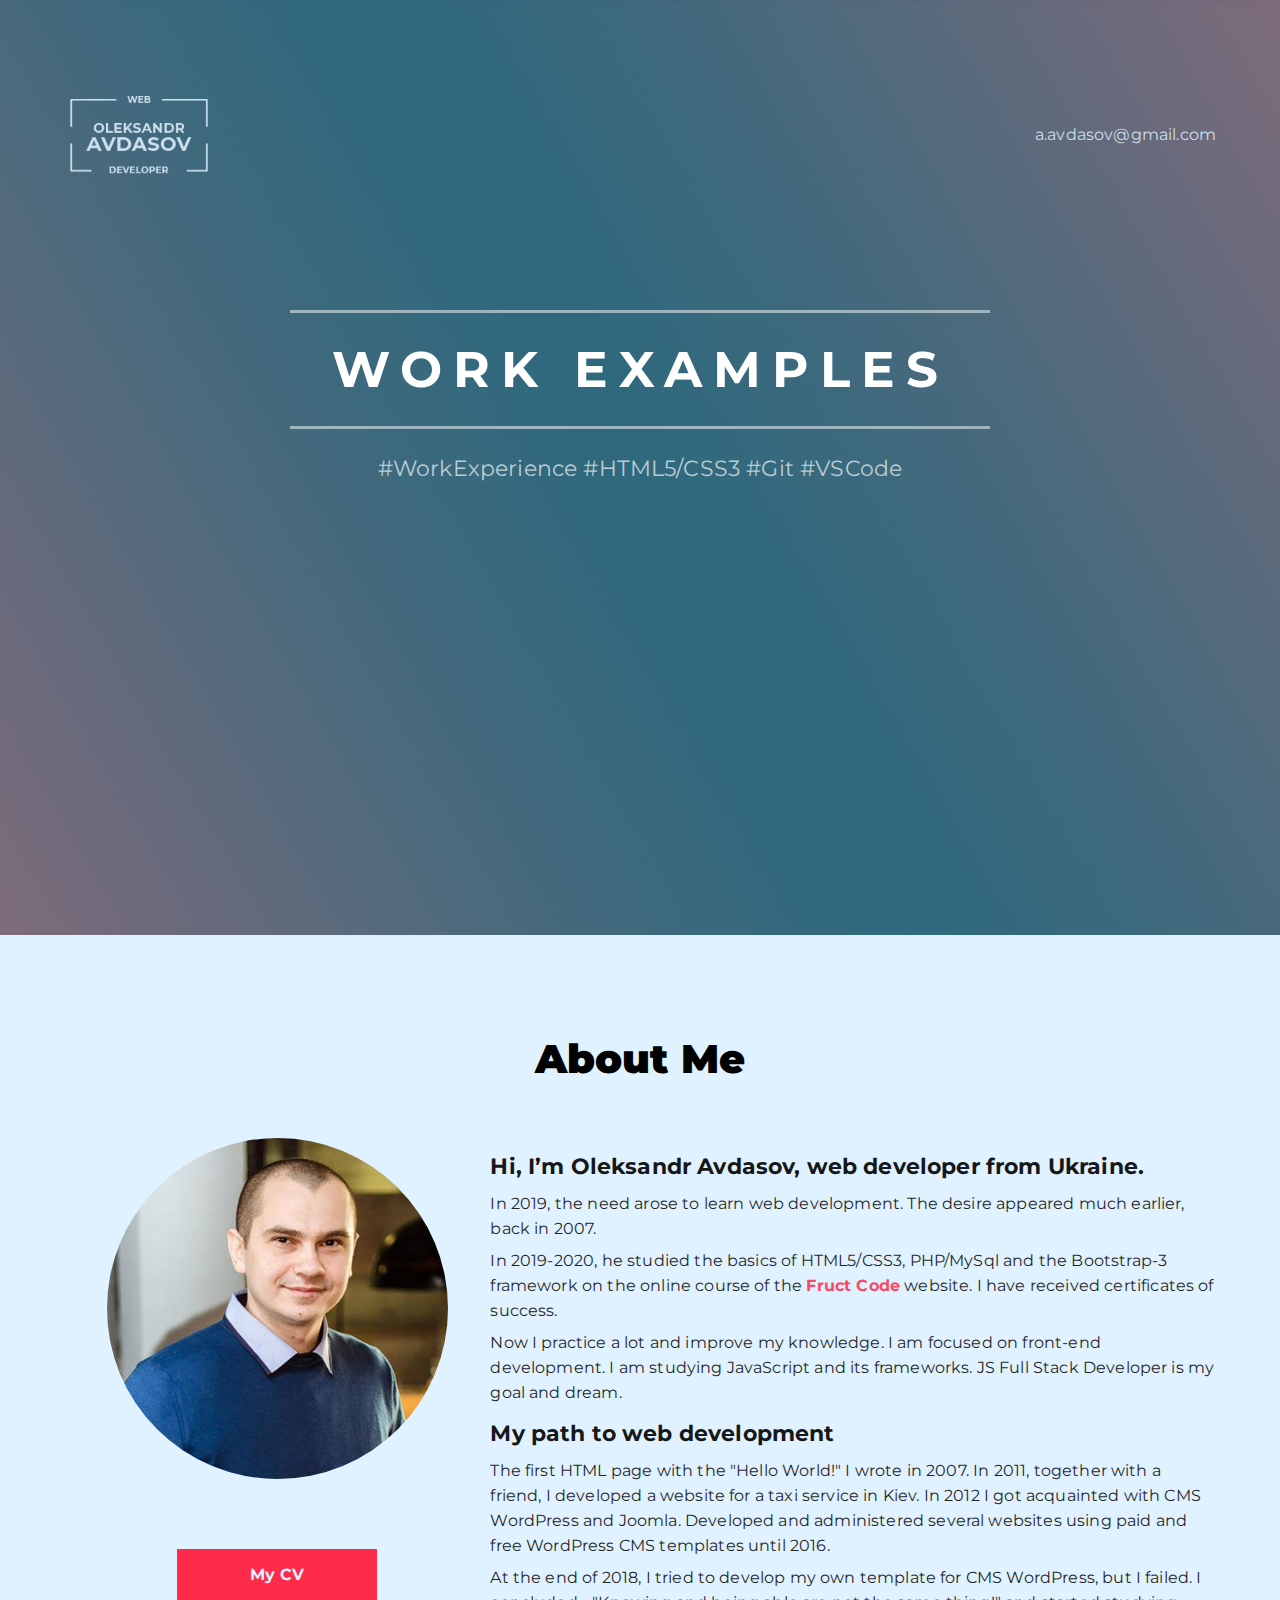
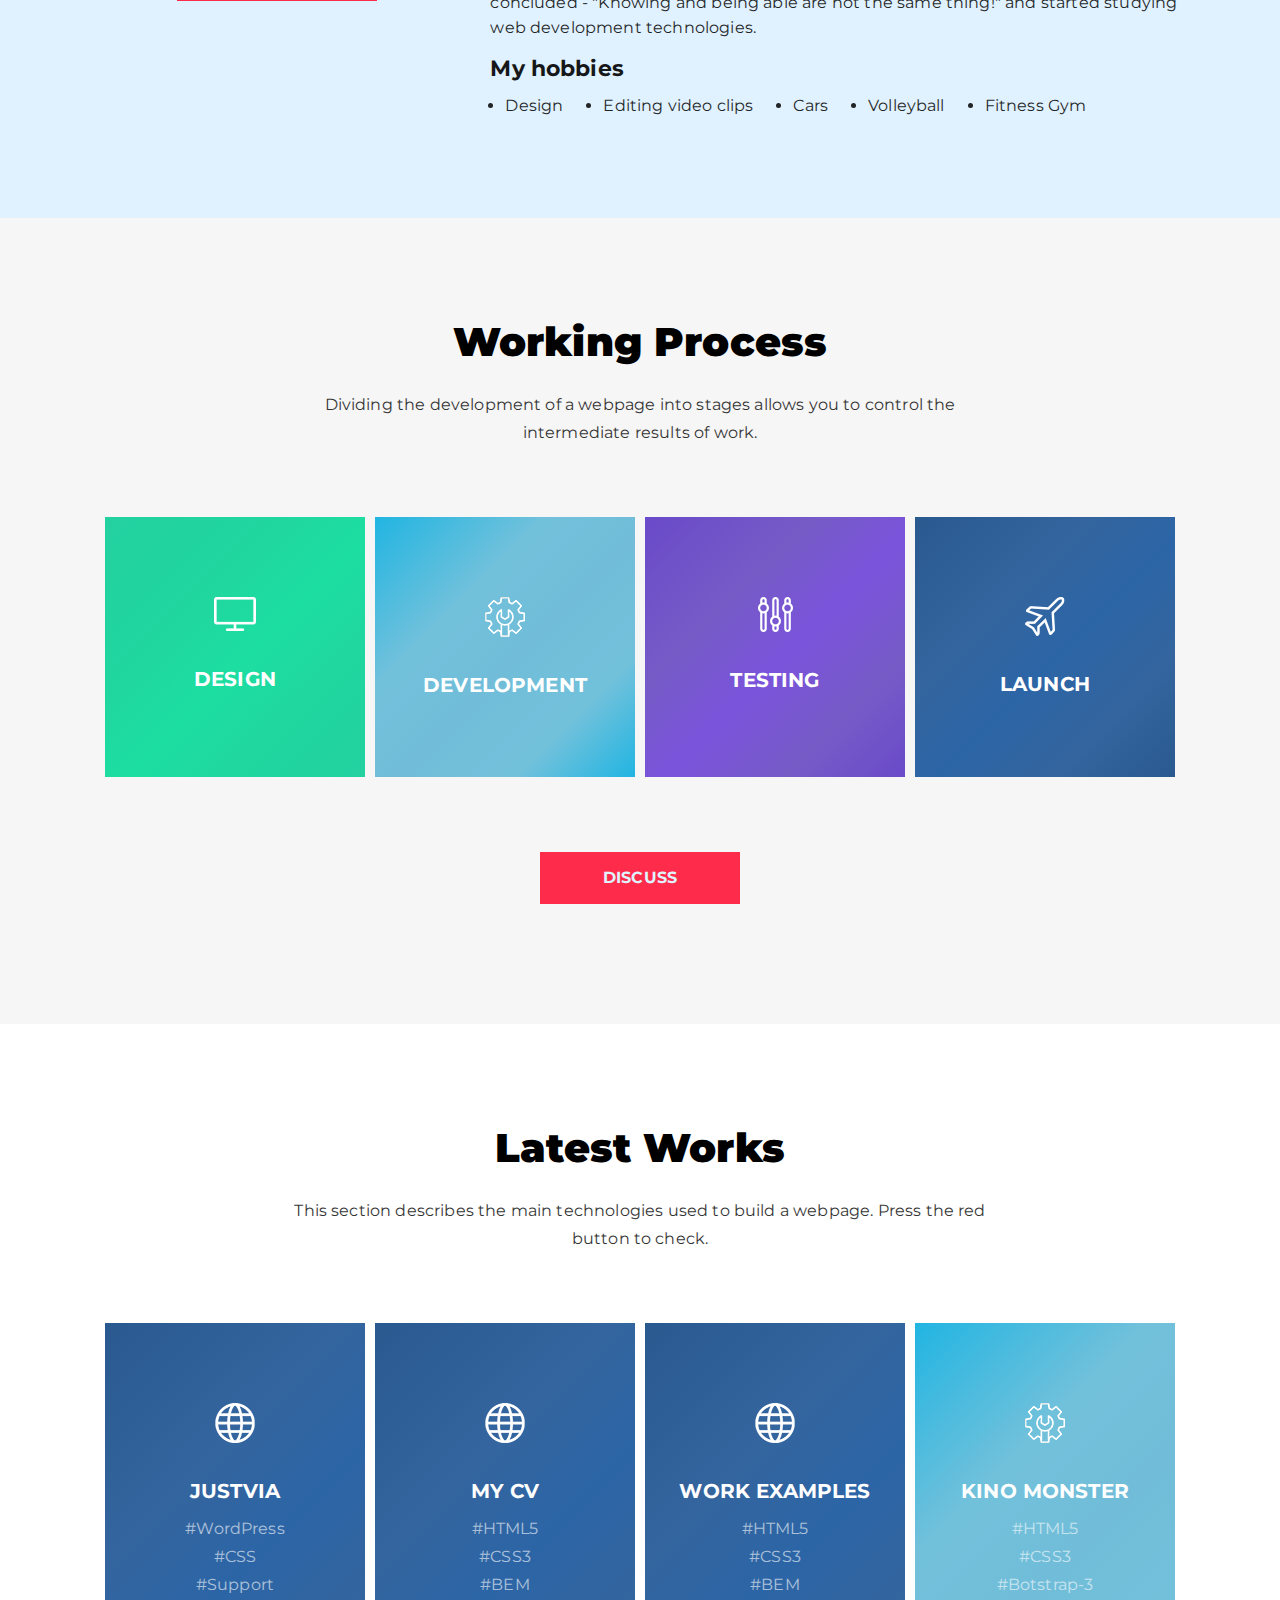
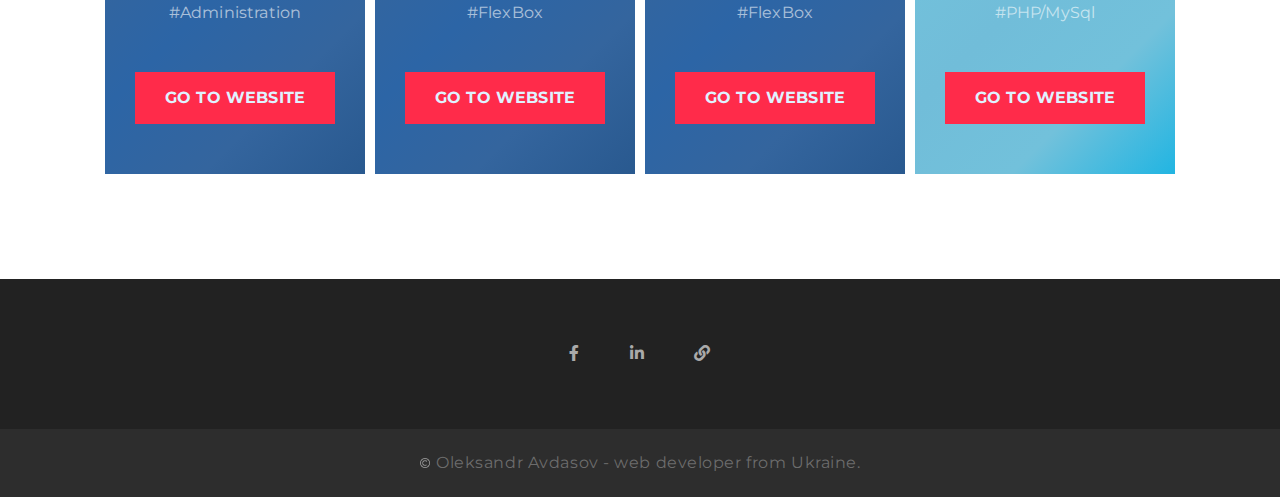
==== commit 7c47b982: "correct lexical errors in texts" ====
--- a/work/index.html
+++ b/work/index.html
@@ -1,393 +1,432 @@
 <!DOCTYPE html>
 <html lang="en">
-  <head>
-    <meta charset="UTF-8" />
-    <meta
-      name="viewport"
-      content="width=device-width, initial-scale=1, shrink-to-fit=no"
-    />
-    <!-- <meta name="viewport" content="width=device-width, initial-scale=1.0" /> -->
-    <title>WORK EXAMPLES</title>
-    <link rel="shortcut icon" href="./img/favicon.ico" type="image/x-icon" />
-    <link
-      rel="stylesheet"
-      href="https://use.fontawesome.com/releases/v5.0.13/css/all.css"
-    />
-    <link rel="stylesheet" href="./css/style.css" />
-    <link rel="stylesheet" href="./css/accordion.css" />
-  </head>
-  <body>
-    <header id="header" class="header">
-      <div class="container">
-        <div class="nav">
-          <a href="/">
-            <img class="logo" src="./img/logo.png" alt="Oleksandr Avdasov" />
-          </a>
-          <a class="mail" href="mailto:a.avdasov@gmail.com"
-            >a.avdasov@gmail.com</a
-          >
-        </div>
-        <div class="offer">
-          <h1 class="offer__title">WORK EXAMPLES</h1>
-          <p class="offer__description">
-            #WorkExperience #HTML5/CSS3 #Git #VSCode
-          </p>
-        </div>
-      </div>
-    </header>
-
-    <section id="about" class="section about">
-      <div class="heading">
-        <h2 class="heading__title">About Me</h2>
-        <p class="heading__description">
-          <!-- ******* -->
-        </p>
-      </div>
-      <div class="container blok">
-        <div class="photo">
-          <img class="photo__img" src="./img/ava.jpg" alt="Oleksandr Avdasov" />
-          <a
-            class="btn"
-            href="https://agentfreedom.github.io/cv/"
-            target="_blank"
-            rel="nowfollow"
-            >My CV</a
-          >
-
-          <div id="description-accordion" class="description-accordion">
-            <button class="description-accordion__title">
-              <h3>Hi, I’m Oleksandr Avdasov, web developer from Ukraine.</h3>
-            </button>
-            <div class="description-accordion__blok">
-              <p>
-                In 2019, the need arose to learn web development. The desire
-                appeared much earlier, back in 2007.
-              </p>
-              <p>
-                In 2019-2020, he studied the basics of HTML5/CSS3, PHP/MySql and
-                the Bootstrap-3 framework on the online course of the
-                <a
-                  class="link"
-                  href="https://fructcode.com/"
-                  target="_blank"
-                  rel="nowfollow"
-                  >Fruct Code</a
-                >
-                website. I have received certificates of success.
-              </p>
-              <p>
-                Now I practice a lot and improve my knowledge. I am focused on
-                front-end development. I am studying JavaScript and its
-                frameworks. JS Full Stack Developer is my goal and dream.
-              </p>
-            </div>
-            <button class="description-accordion__title">
-              <h3>My path to web development</h3>
-            </button>
-            <div class="description-accordion__blok">
-              <p>
-                The first HTML page with the "Hello World!" I wrote in 2007. In
-                2011, together with a friend, I developed a website for a taxi
-                service in Kiev. In 2012 I got acquainted with CMS WordPress and
-                Joomla. Developed and administered several websites using paid
-                and free WordPress CMS templates until 2016.
-              </p>
-              <p>
-                At the end of 2018, I tried to develop my own template for CMS
-                WordPress, but I failed. I concluded - "Knowing and being able
-                are not the same thing!" and started studying web development
-                technologies.
-              </p>
-            </div>
-            <button class="description-accordion__title">
-              <h3>My hobbies</h3>
-            </button>
-            <div class="description-accordion__blok">
-              <ul class="accordion__list">
-                <li class="accordion__item">Editing video clips</li>
-                <li class="accordion__item">Design</li>
-                <li class="accordion__item">Cars</li>
-                <li class="accordion__item">Volleyball</li>
-                <li class="accordion__item">Fitness Gym</li>
-              </ul>
-            </div>
-          </div>
-        </div>
-
-        <div id="description" class="description">
-          <h3 class="description__title">
-            Hi, I’m Oleksandr Avdasov, web developer from Ukraine.
-          </h3>
-          <div class="description__blok">
-            <p class="">
-              In 2019, the need arose to learn web development. The desire
-              appeared much earlier, back in 2007.
-            </p>
-            <p class="">
-              In 2019-2020, he studied the basics of HTML5/CSS3, PHP/MySql and
-              the Bootstrap-3 framework on the online course of the
-              <a
-                class="link"
-                href="https://fructcode.com/"
-                target="_blank"
-                rel="nowfollow"
-                >Fruct Code</a
-              >
-              website. I have received certificates of success.
-            </p>
-            <p class="">
-              Now I practice a lot and improve my knowledge. I am focused on
-              front-end development. I am studying JavaScript and its
-              frameworks. JS Full Stack Developer is my goal and dream.
-            </p>
-          </div>
-          <h3 class="description__title">My path to web development</h3>
-          <div class="description__blok">
-            <p class="">
-              The first HTML page with the "Hello World!" I wrote in 2007. In
-              2011, together with a friend, I developed a website for a taxi
-              service in Kiev. In 2012 I got acquainted with CMS WordPress and
-              Joomla. Developed and administered several websites using paid and
-              free WordPress CMS templates until 2016.
-            </p>
-            <p class="">
-              At the end of 2018, I tried to develop my own template for CMS
-              WordPress, but I failed. I concluded - "Knowing and being able are
-              not the same thing!" and started studying web development
-              technologies.
-            </p>
-          </div>
-          <h3 class="description__title">My hobbies</h3>
-          <div class="description__blok">
-            <ul class="list">
-              <li class="item">Design</li>
-              <li class="item">Editing video clips</li>
-              <li class="item">Cars</li>
-              <li class="item">Volleyball</li>
-              <li class="item">Fitness Gym</li>
-            </ul>
-          </div>
-        </div>
-      </div>
-    </section>
-
-    <section id="work" class="section work">
-      <div class="container">
-        <div class="heading">
-          <h2 class="heading__title">My Working Process</h2>
-          <p class="heading__description">
-            Dividing the development of a website into stages allows you to
-            control the intermediate results of work.
-          </p>
-        </div>
-        <div class="steps">
-          <div class="step step__first">
-            <div class="wrapper">
-              <img
-                class="step__img step__img-mobi"
-                src="./img/monitor.png"
-                alt="Design"
-              />
-              <h3 class="step__white">Design</h3>
-            </div>
-          </div>
-          <div class="step step__second">
-            <div class="wrapper">
-              <img
-                class="step__img step__img-mobi"
-                src="./img/setting.png"
-                alt="Development"
-              />
-              <h3 class="step__white">Development</h3>
-            </div>
-          </div>
-          <div class="step step__third">
-            <div class="wrapper">
-              <img
-                class="step__img step__img-mobi"
-                src="./img/params.png"
-                alt="Testing"
-              />
-              <h3 class="step__white">Testing</h3>
-            </div>
-          </div>
-          <div class="step step__five step__no-margin">
-            <div class="wrapper">
-              <img
-                class="step__img step__img-mobi"
-                src="./img/plane.png"
-                alt="Launch"
-              />
-              <h3 class="step__white">Launch</h3>
-            </div>
-          </div>
-        </div>
-        <div class="blok__btn">
-          <a
-            class="btn"
-            href="https://forms.gle/MWga4woiAwUHsME49"
-            target="_blank"
-            rel="nowfollow"
-            >DISCUSS</a
-          >
-        </div>
-      </div>
-    </section>
-
-    <section id="examples" class="section examples">
-      <div class="container">
-        <div class="heading">
-          <h2 class="heading__title">My Latest Works</h2>
-          <p class="heading__description">
-            This section describes the main technologies used in the development
-            of the website. Press the red button to watch.
-          </p>
-        </div>
-        <div class="steps">
-          <div class="step step__examples step__five">
-            <div class="wrapper">
-              <img
-                class="step__img step__img-mobi"
-                src="./img/website.png"
-                alt="Justvia"
-              />
-              <h3 class="step__white">Justvia</h3>
-              <p class="step__examples-text">
-                #WordPress <br />
-                #CSS <br />
-                #Support <br />
-                #Administration
-              </p>
-              <a
-                class="btn"
-                href="http://justvia.com/"
-                target="_blank"
-                rel="nowfollow"
-                >GO TO WEBSITE</a
-              >
-            </div>
-          </div>
-          <div class="step step__examples step__five">
-            <div class="wrapper">
-              <img
-                class="step__img step__img-mobi"
-                src="./img/website.png"
-                alt="CV"
-              />
-              <h3 class="step__white">MY CV</h3>
-              <p class="step__examples-text">
-                #HTML5 <br />
-                #CSS3 <br />
-                #BEM <br />
-                #FlexBox
-              </p>
-              <a
-                class="btn"
-                href="https://agentfreedom.github.io/cv/"
-                target="_blank"
-                rel="nowfollow"
-                >GO TO WEBSITE</a
-              >
-            </div>
-          </div>
-          <div class="step step__examples step__five">
-            <div class="wrapper">
-              <img
-                class="step__img step__img-mobi"
-                src="./img/website.png"
-                alt="Work Examples"
-              />
-              <h3 class="step__white">Work Examples</h3>
-              <p class="step__examples-text">
-                #HTML5 <br />
-                #CSS3 <br />
-                #BEM <br />
-                #FlexBox
-              </p>
-              <a
-                class="btn"
-                href="https://agentfreedom.github.io/portfolio/work/"
-                target="_blank"
-                rel="nowfollow"
-                >GO TO WEBSITE</a
-              >
-            </div>
-          </div>
-          <div class="step step__examples step__second step__no-margin">
-            <div class="wrapper">
-              <img
-                class="step__img step__img-mobi"
-                src="./img/setting.png"
-                alt="Kino Monster"
-              />
-              <h3 class="step__white">Kino Monster</h3>
-              <p class="step__examples-text step__examples-576">
-                #HTML5 <br />
-                #CSS3 <br />
-                #Botstrap-3 <br />
-                #PHP/MySql
-              </p>
-              <a class="btn" href="#" target="_blank" rel="nowfollow"
-                >GO TO WEBSITE</a
-              >
-            </div>
-          </div>
-        </div>
-      </div>
-    </section>
-
-    <footer id="footer" class="footer">
-      <div class="container">
-        <div class="socials">
-          <div class="social facebook">
-            <a
-              class="social__link"
-              href="https://www.facebook.com/o.avdasov"
-              target="_blank"
-              rel="nowfollow"
-            >
-              <i class="fab fa-facebook-f"></i>
-            </a>
-          </div>
-          <div class="social linkedin">
-            <a
-              class="social__link"
-              href="https://www.linkedin.com/in/oleksandr-avdasov/"
-              target="_blank"
-              rel="nowfollow"
-            >
-              <i class="fab fa-linkedin-in"></i>
-            </a>
-          </div>
-          <div class="social link__website">
-            <a
-              class="social__link"
-              href="https://agentfreedom.github.io/cv/"
-              target="_blank"
-              rel="nowfollow"
-            >
-              <i class="fa fa-link"></i>
-            </a>
-          </div>
-        </div>
-      </div>
-    </footer>
-
-    <footer class="copyright">
-      <div>
-        <p class="copyright__text">
-          <img
-            class="copyright__img"
-            src="./img/copyright.png"
-            alt="Copyright"
-          />
-          Oleksandr Avdasov - web developer from Ukraine.
-        </p>
-      </div>
-    </footer>
-
-    <script src="js/jquery-3.3.1.min.js"></script>
-    <script src="js/main.js"></script>
-    <script src="js/accordion.js"></script>
-  </body>
+    <head>
+        <meta charset="UTF-8" />
+        <meta
+            name="viewport"
+            content="width=device-width, initial-scale=1, shrink-to-fit=no"
+        />
+        <!-- <meta name="viewport" content="width=device-width, initial-scale=1.0" /> -->
+        <title>WORK EXAMPLES</title>
+        <link
+            rel="shortcut icon"
+            href="./img/favicon.ico"
+            type="image/x-icon"
+        />
+        <link
+            rel="stylesheet"
+            href="https://use.fontawesome.com/releases/v5.0.13/css/all.css"
+        />
+        <link rel="stylesheet" href="./css/style.css" />
+        <link rel="stylesheet" href="./css/accordion.css" />
+    </head>
+    <body>
+        <header id="header" class="header">
+            <div class="container">
+                <div class="nav">
+                    <a href="/">
+                        <img
+                            class="logo"
+                            src="./img/logo.png"
+                            alt="Oleksandr Avdasov"
+                        />
+                    </a>
+                    <a class="mail" href="mailto:a.avdasov@gmail.com"
+                        >a.avdasov@gmail.com</a
+                    >
+                </div>
+                <div class="offer">
+                    <h1 class="offer__title">WORK EXAMPLES</h1>
+                    <p class="offer__description">
+                        #WorkExperience #HTML5/CSS3 #Git #VSCode
+                    </p>
+                </div>
+            </div>
+        </header>
+
+        <section id="about" class="section about">
+            <div class="heading">
+                <h2 class="heading__title">About Me</h2>
+                <p class="heading__description">
+                    <!-- ******* -->
+                </p>
+            </div>
+            <div class="container blok">
+                <div class="photo">
+                    <img
+                        class="photo__img"
+                        src="./img/ava.jpg"
+                        alt="Oleksandr Avdasov"
+                    />
+                    <a
+                        class="btn"
+                        href="https://agentfreedom.github.io/cv/"
+                        target="_blank"
+                        rel="nowfollow"
+                        >My CV</a
+                    >
+
+                    <div
+                        id="description-accordion"
+                        class="description-accordion"
+                    >
+                        <button class="description-accordion__title">
+                            <h3>
+                                Hi, I am a junior web developer from Ukraine.
+                            </h3>
+                        </button>
+                        <div class="description-accordion__blok">
+                            <p>
+                                In 2019, the need arose to learn web
+                                development. The desire appeared much earlier,
+                                back in 2007.
+                            </p>
+                            <p>
+                                In 2019-2020, he studied the basics of
+                                HTML5/CSS3, PHP/MySql and the Bootstrap-3
+                                framework on the online course of the
+                                <a
+                                    class="link"
+                                    href="https://fructcode.com/"
+                                    target="_blank"
+                                    rel="nowfollow"
+                                    >Fruct Code</a
+                                >
+                                website. I have received certificates of
+                                success.
+                            </p>
+                            <p>
+                                Now I practice a lot and improve my knowledge. I
+                                am focused on front-end development. I am
+                                studying JavaScript and its frameworks. JS Full
+                                Stack Developer is my goal and dream.
+                            </p>
+                        </div>
+                        <button class="description-accordion__title">
+                            <h3>My path to web development</h3>
+                        </button>
+                        <div class="description-accordion__blok">
+                            <p>
+                                The first HTML page with the "Hello World!" I
+                                wrote in 2007. In 2011, together with my friend,
+                                I developed a web page for a taxi service in
+                                Kyiv. In 2012 I got acquainted with CMS
+                                WordPress and Joomla. I developed and administered 
+                                several web pages using paid and free WordPress CMS 
+                                templates until 2016.
+                            </p>
+                            <p>
+                                At the end of 2018, I tried to develop my
+                                template for CMS WordPress, but I failed. I
+                                concluded - "Knowing and being able is not the
+                                same thing!" and started studying web
+                                development technologies.
+                            </p>
+                        </div>
+                        <button class="description-accordion__title">
+                            <h3>My hobbies</h3>
+                        </button>
+                        <div class="description-accordion__blok">
+                            <ul class="accordion__list">
+                                <li class="accordion__item">
+                                    Editing video clips
+                                </li>
+                                <li class="accordion__item">Design</li>
+                                <li class="accordion__item">Cars</li>
+                                <li class="accordion__item">Volleyball</li>
+                                <li class="accordion__item">Fitness Gym</li>
+                            </ul>
+                        </div>
+                    </div>
+                </div>
+
+                <div id="description" class="description">
+                    <h3 class="description__title">
+                        Hi, I’m Oleksandr Avdasov, web developer from Ukraine.
+                    </h3>
+                    <div class="description__blok">
+                        <p class="">
+                            In 2019, the need arose to learn web development.
+                            The desire appeared much earlier, back in 2007.
+                        </p>
+                        <p class="">
+                            In 2019-2020, he studied the basics of HTML5/CSS3,
+                            PHP/MySql and the Bootstrap-3 framework on the
+                            online course of the
+                            <a
+                                class="link"
+                                href="https://fructcode.com/"
+                                target="_blank"
+                                rel="nowfollow"
+                                >Fruct Code</a
+                            >
+                            website. I have received certificates of success.
+                        </p>
+                        <p class="">
+                            Now I practice a lot and improve my knowledge. I am
+                            focused on front-end development. I am studying
+                            JavaScript and its frameworks. JS Full Stack
+                            Developer is my goal and dream.
+                        </p>
+                    </div>
+                    <h3 class="description__title">
+                        My path to web development
+                    </h3>
+                    <div class="description__blok">
+                        <p class="">
+                            The first HTML page with the "Hello World!" I wrote
+                            in 2007. In 2011, together with a friend, I
+                            developed a website for a taxi service in Kiev. In
+                            2012 I got acquainted with CMS WordPress and Joomla.
+                            Developed and administered several websites using
+                            paid and free WordPress CMS templates until 2016.
+                        </p>
+                        <p class="">
+                            At the end of 2018, I tried to develop my own
+                            template for CMS WordPress, but I failed. I
+                            concluded - "Knowing and being able are not the same
+                            thing!" and started studying web development
+                            technologies.
+                        </p>
+                    </div>
+                    <h3 class="description__title">My hobbies</h3>
+                    <div class="description__blok">
+                        <ul class="list">
+                            <li class="item">Design</li>
+                            <li class="item">Editing video clips</li>
+                            <li class="item">Cars</li>
+                            <li class="item">Volleyball</li>
+                            <li class="item">Fitness Gym</li>
+                        </ul>
+                    </div>
+                </div>
+            </div>
+        </section>
+
+        <section id="work" class="section work">
+            <div class="container">
+                <div class="heading">
+                    <h2 class="heading__title">Working Process</h2>
+                    <p class="heading__description">
+                        Dividing the development of a webpage into stages allows
+                        you to control the intermediate results of work.
+                    </p>
+                </div>
+                <div class="steps">
+                    <div class="step step__first">
+                        <div class="wrapper">
+                            <img
+                                class="step__img step__img-mobi"
+                                src="./img/monitor.png"
+                                alt="Design"
+                            />
+                            <h3 class="step__white">Design</h3>
+                        </div>
+                    </div>
+                    <div class="step step__second">
+                        <div class="wrapper">
+                            <img
+                                class="step__img step__img-mobi"
+                                src="./img/setting.png"
+                                alt="Development"
+                            />
+                            <h3 class="step__white">Development</h3>
+                        </div>
+                    </div>
+                    <div class="step step__third">
+                        <div class="wrapper">
+                            <img
+                                class="step__img step__img-mobi"
+                                src="./img/params.png"
+                                alt="Testing"
+                            />
+                            <h3 class="step__white">Testing</h3>
+                        </div>
+                    </div>
+                    <div class="step step__five step__no-margin">
+                        <div class="wrapper">
+                            <img
+                                class="step__img step__img-mobi"
+                                src="./img/plane.png"
+                                alt="Launch"
+                            />
+                            <h3 class="step__white">Launch</h3>
+                        </div>
+                    </div>
+                </div>
+                <div class="blok__btn">
+                    <a
+                        class="btn"
+                        href="https://forms.gle/MWga4woiAwUHsME49"
+                        target="_blank"
+                        rel="nowfollow"
+                        >DISCUSS</a
+                    >
+                </div>
+            </div>
+        </section>
+
+        <section id="examples" class="section examples">
+            <div class="container">
+                <div class="heading">
+                    <h2 class="heading__title">Latest Works</h2>
+                    <p class="heading__description">
+                        This section describes the main technologies 
+                        used to build a webpage. Press the red button 
+                        to check.
+                    </p>
+                </div>
+                <div class="steps">
+                    <div class="step step__examples step__five">
+                        <div class="wrapper">
+                            <img
+                                class="step__img step__img-mobi"
+                                src="./img/website.png"
+                                alt="Justvia"
+                            />
+                            <h3 class="step__white">Justvia</h3>
+                            <p class="step__examples-text">
+                                #WordPress <br />
+                                #CSS <br />
+                                #Support <br />
+                                #Administration
+                            </p>
+                            <a
+                                class="btn"
+                                href="http://justvia.com/"
+                                target="_blank"
+                                rel="nowfollow"
+                                >GO TO WEBSITE</a
+                            >
+                        </div>
+                    </div>
+                    <div class="step step__examples step__five">
+                        <div class="wrapper">
+                            <img
+                                class="step__img step__img-mobi"
+                                src="./img/website.png"
+                                alt="CV"
+                            />
+                            <h3 class="step__white">MY CV</h3>
+                            <p class="step__examples-text">
+                                #HTML5 <br />
+                                #CSS3 <br />
+                                #BEM <br />
+                                #FlexBox
+                            </p>
+                            <a
+                                class="btn"
+                                href="https://agentfreedom.github.io/cv/"
+                                target="_blank"
+                                rel="nowfollow"
+                                >GO TO WEBSITE</a
+                            >
+                        </div>
+                    </div>
+                    <div class="step step__examples step__five">
+                        <div class="wrapper">
+                            <img
+                                class="step__img step__img-mobi"
+                                src="./img/website.png"
+                                alt="Work Examples"
+                            />
+                            <h3 class="step__white">Work Examples</h3>
+                            <p class="step__examples-text">
+                                #HTML5 <br />
+                                #CSS3 <br />
+                                #BEM <br />
+                                #FlexBox
+                            </p>
+                            <a
+                                class="btn"
+                                href="https://agentfreedom.github.io/portfolio/work/"
+                                target="_blank"
+                                rel="nowfollow"
+                                >GO TO WEBSITE</a
+                            >
+                        </div>
+                    </div>
+                    <div
+                        class="step step__examples step__second step__no-margin"
+                    >
+                        <div class="wrapper">
+                            <img
+                                class="step__img step__img-mobi"
+                                src="./img/setting.png"
+                                alt="Kino Monster"
+                            />
+                            <h3 class="step__white">Kino Monster</h3>
+                            <p class="step__examples-text step__examples-576">
+                                #HTML5 <br />
+                                #CSS3 <br />
+                                #Botstrap-3 <br />
+                                #PHP/MySql
+                            </p>
+                            <a
+                                class="btn"
+                                href="#"
+                                target="_blank"
+                                rel="nowfollow"
+                                >GO TO WEBSITE</a
+                            >
+                        </div>
+                    </div>
+                </div>
+            </div>
+        </section>
+
+        <footer id="footer" class="footer">
+            <div class="container">
+                <div class="socials">
+                    <div class="social facebook">
+                        <a
+                            class="social__link"
+                            href="https://www.facebook.com/o.avdasov"
+                            target="_blank"
+                            rel="nowfollow"
+                        >
+                            <i class="fab fa-facebook-f"></i>
+                        </a>
+                    </div>
+                    <div class="social linkedin">
+                        <a
+                            class="social__link"
+                            href="https://www.linkedin.com/in/oleksandr-avdasov/"
+                            target="_blank"
+                            rel="nowfollow"
+                        >
+                            <i class="fab fa-linkedin-in"></i>
+                        </a>
+                    </div>
+                    <div class="social link__website">
+                        <a
+                            class="social__link"
+                            href="https://agentfreedom.github.io/cv/"
+                            target="_blank"
+                            rel="nowfollow"
+                        >
+                            <i class="fa fa-link"></i>
+                        </a>
+                    </div>
+                </div>
+            </div>
+        </footer>
+
+        <footer class="copyright">
+            <div>
+                <p class="copyright__text">
+                    <img
+                        class="copyright__img"
+                        src="./img/copyright.png"
+                        alt="Copyright"
+                    />
+                    Oleksandr Avdasov - web developer from Ukraine.
+                </p>
+            </div>
+        </footer>
+
+        <script src="js/jquery-3.3.1.min.js"></script>
+        <script src="js/main.js"></script>
+        <script src="js/accordion.js"></script>
+    </body>
 </html>
--- a/work/css/style.css
+++ b/work/css/style.css
@@ -1,17 +1,17 @@
 @import url('https://fonts.googleapis.com/css2?family=Montserrat:wght@400;700;900&display=swap');
 
 * {
-  margin: 0;
-  padding: 0;
+    margin: 0;
+    padding: 0;
 }
 
 body {
-  font-family: 'Montserrat', sans-serif;
-  line-height: 28px;
-  font-weight: 400;
-  font-size: 16px;
-  letter-spacing: 0.01em;
-  color: #000000;
+    font-family: 'Montserrat', sans-serif;
+    line-height: 28px;
+    font-weight: 400;
+    font-size: 16px;
+    letter-spacing: 0.01em;
+    color: #000000;
 }
 
 h1,
@@ -20,653 +20,650 @@
 h4,
 h5,
 h6 {
-  font-weight: 700;
-  margin: 10px 0;
+    font-weight: 700;
+    margin: 10px 0;
 }
 
 h3 {
-  padding-top: 15px;
+    padding-top: 15px;
 }
 
 h4 {
-  opacity: 0.9;
-  font-size: 18px;
+    opacity: 0.9;
+    font-size: 18px;
 }
 
 p {
-  margin-top: 7px;
+    margin-top: 7px;
 }
 
 .list {
-  display: flex;
-  padding-left: 15px;
+    display: flex;
+    padding-left: 15px;
 }
 
 .item {
-  position: relative;
-  padding-right: 40px;
-  list-style-image: square;
+    position: relative;
+    padding-right: 40px;
+    list-style-image: square;
 }
 
 .header {
-  height: 75vh;
-  background: #806a7c url('../img/bg.jpg') no-repeat center top / cover;
-  background-color: #32697d;
-  color: #fff;
-  padding-bottom: 170px;
-  padding-top: 90px;
+    height: 75vh;
+    background: #806a7c url('../img/bg.jpg') no-repeat center top / cover;
+    background-color: #32697d;
+    color: #fff;
+    padding-bottom: 170px;
+    padding-top: 90px;
 }
 
 .section {
-  padding: 100px 0;
+    padding: 100px 0;
 }
 
 .container {
-  width: 90%;
-  margin: 0 auto;
+    width: 90%;
+    margin: 0 auto;
 }
 
 .blok {
-  display: flex;
-  justify-content: space-between;
-  padding-top: 30px;
+    display: flex;
+    justify-content: space-between;
+    padding-top: 30px;
 }
 
 .logo {
-  display: block;
-  width: 150px;
-  height: 90px;
+    display: block;
+    width: 150px;
+    height: 90px;
 }
 
 .mail {
-  display: block;
-  color: #ccdfec;
-  text-decoration: none;
+    display: block;
+    color: #ccdfec;
+    text-decoration: none;
 }
 
 .nav {
-  display: flex;
-  justify-content: space-between;
-  align-items: center;
+    display: flex;
+    justify-content: space-between;
+    align-items: center;
 }
 
 .offer {
-  margin-top: 130px;
-  text-align: center;
+    margin-top: 130px;
+    text-align: center;
 }
 
 .offer__title {
-  font-size: 50px;
-  letter-spacing: 0.22em;
-  line-height: 85px;
-  border-top: 3px solid #9eb4be;
-  border-bottom: 3px solid #9eb4be;
-  width: 700px;
-  padding: 14px 0;
-  margin: 0 auto;
-  text-transform: uppercase;
+    font-size: 50px;
+    letter-spacing: 0.22em;
+    line-height: 85px;
+    border-top: 3px solid #9eb4be;
+    border-bottom: 3px solid #9eb4be;
+    width: 700px;
+    padding: 14px 0;
+    margin: 0 auto;
+    text-transform: uppercase;
 }
 
 .offer__description {
-  font-size: 22px;
-  color: #bcccd3;
-  padding-top: 26px;
-  margin: 0 auto;
+    font-size: 22px;
+    color: #bcccd3;
+    padding-top: 26px;
+    margin: 0 auto;
 }
 
 .about {
-  background: #e0f2ff;
+    background: #e0f2ff;
 }
 
 .photo {
-  margin: 0 auto;
+    margin: 0 auto;
 }
 
 .photo__img {
-  border-radius: 50%;
-  display: block;
-  width: 80%;
-  height: auto;
-  padding: 0;
-  margin: 0 auto 70px;
+    border-radius: 50%;
+    display: block;
+    width: 80%;
+    height: auto;
+    padding: 0;
+    margin: 0 auto 70px;
 }
 
 .link {
-  text-decoration: none;
-  font-weight: 700;
-  color: #ff2b4a;
-  transition: all 0.5s ease;
+    text-decoration: none;
+    font-weight: 700;
+    color: #ff2b4a;
+    transition: all 0.5s ease;
 }
 
 .link:hover {
-  color: #164d7a;
-  text-decoration: underline;
+    color: #164d7a;
+    text-decoration: underline;
 }
 
 .title__black {
-  font-size: 22px;
-  text-transform: uppercase;
-  opacity: 0.9;
+    font-size: 22px;
+    text-transform: uppercase;
+    opacity: 0.9;
 }
 
 .btn {
-  background: #ff2b4a;
-  color: #e0f2ff;
-  font-weight: 700;
-  text-decoration: none;
-  display: block;
-  max-width: 200px;
-  text-align: center;
-  padding: 12px 0;
-  margin: 20px auto;
-  transition: all 0.5s ease;
+    background: #ff2b4a;
+    color: #e0f2ff;
+    font-weight: 700;
+    text-decoration: none;
+    display: block;
+    max-width: 200px;
+    text-align: center;
+    padding: 12px 0;
+    margin: 20px auto;
+    transition: all 0.5s ease;
 }
 
 .btn:hover {
-  color: #fff;
-  background: #164d7a;
+    color: #fff;
+    background: #164d7a;
 }
 
 .work {
-  background: #f6f6f6;
+    background: #f6f6f6;
 }
 
 .heading {
-  text-align: center;
+    text-align: center;
 }
 
 .heading__title {
-  font-weight: 900;
-  font-size: 40px;
+    font-weight: 900;
+    font-size: 40px;
 }
 
 .heading__description {
-  opacity: 0.8;
-  padding-top: 25px;
-  width: 700px;
-  margin: 0 auto;
+    opacity: 0.8;
+    padding-top: 25px;
+    width: 700px;
+    margin: 0 auto;
 }
 
 .description-accordion {
-  display: none;
-  margin-top: 70px;
+    display: none;
+    margin-top: 70px;
 }
 
 .description {
-  display: block;
-  width: 65%;
-  margin: 0 auto;
+    display: block;
+    width: 65%;
+    margin: 0 auto;
 }
 
 .description__title {
-  margin-top: 0;
-  text-transform: none;
-  font-size: 22px;
-  opacity: 0.9;
+    margin-top: 0;
+    text-transform: none;
+    font-size: 22px;
+    opacity: 0.9;
 }
 
 .description__blok {
-  opacity: 0.85;
-  line-height: 25px;
+    opacity: 0.85;
+    line-height: 25px;
 }
 
 .steps {
-  display: flex;
-  justify-content: center;
-  flex-wrap: wrap;
-  margin-top: 65px;
+    display: flex;
+    justify-content: center;
+    flex-wrap: wrap;
+    margin-top: 65px;
 }
 .wrapper {
-  padding: 30px;
+    padding: 30px;
 }
 
 .step {
-  min-width: 260px;
-  height: 260px;
-  text-align: center;
-  border: 5px solid #f6f6f6;
+    min-width: 260px;
+    height: 260px;
+    text-align: center;
+    border: 5px solid #f6f6f6;
 }
 
 .step__img {
-  padding-top: 50px;
+    padding-top: 50px;
 }
 
 .step__white {
-  font-size: 22px;
-  text-transform: uppercase;
-  color: #fff;
-  opacity: 1;
+    font-size: 20px;
+    text-transform: uppercase;
+    color: #fff;
+    opacity: 1;
 }
 
 .step__first {
-  background-color: #1ddda1;
-  background: rgba(35, 209, 160, 1);
-  background: -moz-linear-gradient(
-    -45deg,
-    rgba(35, 209, 160, 1) 0%,
-    rgba(32, 214, 159, 1) 33%,
-    rgba(29, 222, 161, 1) 54%,
-    rgba(32, 214, 159, 1) 77%,
-    rgba(35, 209, 160, 1) 100%
-  );
-  background: -webkit-gradient(
-    left top,
-    right bottom,
-    color-stop(0%, rgba(35, 209, 160, 1)),
-    color-stop(33%, rgba(32, 214, 159, 1)),
-    color-stop(54%, rgba(29, 222, 161, 1)),
-    color-stop(77%, rgba(32, 214, 159, 1)),
-    color-stop(100%, rgba(35, 209, 160, 1))
-  );
-  background: -webkit-linear-gradient(
-    -45deg,
-    rgba(35, 209, 160, 1) 0%,
-    rgba(32, 214, 159, 1) 33%,
-    rgba(29, 222, 161, 1) 54%,
-    rgba(32, 214, 159, 1) 77%,
-    rgba(35, 209, 160, 1) 100%
-  );
-  background: -o-linear-gradient(
-    -45deg,
-    rgba(35, 209, 160, 1) 0%,
-    rgba(32, 214, 159, 1) 33%,
-    rgba(29, 222, 161, 1) 54%,
-    rgba(32, 214, 159, 1) 77%,
-    rgba(35, 209, 160, 1) 100%
-  );
-  background: -ms-linear-gradient(
-    -45deg,
-    rgba(35, 209, 160, 1) 0%,
-    rgba(32, 214, 159, 1) 33%,
-    rgba(29, 222, 161, 1) 54%,
-    rgba(32, 214, 159, 1) 77%,
-    rgba(35, 209, 160, 1) 100%
-  );
-  background: linear-gradient(
-    135deg,
-    rgba(35, 209, 160, 1) 0%,
-    rgba(32, 214, 159, 1) 33%,
-    rgba(29, 222, 161, 1) 54%,
-    rgba(32, 214, 159, 1) 77%,
-    rgba(35, 209, 160, 1) 100%
-  );
-  filter: progid:DXImageTransform.Microsoft.gradient( startColorstr='#23d1a0', endColorstr='#23d1a0', GradientType=1 );
+    background-color: #1ddda1;
+    background: rgba(35, 209, 160, 1);
+    background: -moz-linear-gradient(
+        -45deg,
+        rgba(35, 209, 160, 1) 0%,
+        rgba(32, 214, 159, 1) 33%,
+        rgba(29, 222, 161, 1) 54%,
+        rgba(32, 214, 159, 1) 77%,
+        rgba(35, 209, 160, 1) 100%
+    );
+    background: -webkit-gradient(
+        left top,
+        right bottom,
+        color-stop(0%, rgba(35, 209, 160, 1)),
+        color-stop(33%, rgba(32, 214, 159, 1)),
+        color-stop(54%, rgba(29, 222, 161, 1)),
+        color-stop(77%, rgba(32, 214, 159, 1)),
+        color-stop(100%, rgba(35, 209, 160, 1))
+    );
+    background: -webkit-linear-gradient(
+        -45deg,
+        rgba(35, 209, 160, 1) 0%,
+        rgba(32, 214, 159, 1) 33%,
+        rgba(29, 222, 161, 1) 54%,
+        rgba(32, 214, 159, 1) 77%,
+        rgba(35, 209, 160, 1) 100%
+    );
+    background: -o-linear-gradient(
+        -45deg,
+        rgba(35, 209, 160, 1) 0%,
+        rgba(32, 214, 159, 1) 33%,
+        rgba(29, 222, 161, 1) 54%,
+        rgba(32, 214, 159, 1) 77%,
+        rgba(35, 209, 160, 1) 100%
+    );
+    background: -ms-linear-gradient(
+        -45deg,
+        rgba(35, 209, 160, 1) 0%,
+        rgba(32, 214, 159, 1) 33%,
+        rgba(29, 222, 161, 1) 54%,
+        rgba(32, 214, 159, 1) 77%,
+        rgba(35, 209, 160, 1) 100%
+    );
+    background: linear-gradient(
+        135deg,
+        rgba(35, 209, 160, 1) 0%,
+        rgba(32, 214, 159, 1) 33%,
+        rgba(29, 222, 161, 1) 54%,
+        rgba(32, 214, 159, 1) 77%,
+        rgba(35, 209, 160, 1) 100%
+    );
+    filter: progid:DXImageTransform.Microsoft.gradient( startColorstr='#23d1a0', endColorstr='#23d1a0', GradientType=1 );
 }
 
 .step__second {
-  background-color: #49bbdf;
-  background: rgba(33, 181, 226, 1);
-  background: -moz-linear-gradient(
-    -45deg,
-    rgba(33, 181, 226, 1) 0%,
-    rgba(114, 193, 219, 1) 33%,
-    rgba(113, 189, 217, 1) 54%,
-    rgba(114, 193, 219, 1) 77%,
-    rgba(33, 181, 226, 1) 100%
-  );
-  background: -webkit-gradient(
-    left top,
-    right bottom,
-    color-stop(0%, rgba(33, 181, 226, 1)),
-    color-stop(33%, rgba(114, 193, 219, 1)),
-    color-stop(54%, rgba(113, 189, 217, 1)),
-    color-stop(77%, rgba(114, 193, 219, 1)),
-    color-stop(100%, rgba(33, 181, 226, 1))
-  );
-  background: -webkit-linear-gradient(
-    -45deg,
-    rgba(33, 181, 226, 1) 0%,
-    rgba(114, 193, 219, 1) 33%,
-    rgba(113, 189, 217, 1) 54%,
-    rgba(114, 193, 219, 1) 77%,
-    rgba(33, 181, 226, 1) 100%
-  );
-  background: -o-linear-gradient(
-    -45deg,
-    rgba(33, 181, 226, 1) 0%,
-    rgba(114, 193, 219, 1) 33%,
-    rgba(113, 189, 217, 1) 54%,
-    rgba(114, 193, 219, 1) 77%,
-    rgba(33, 181, 226, 1) 100%
-  );
-  background: -ms-linear-gradient(
-    -45deg,
-    rgba(33, 181, 226, 1) 0%,
-    rgba(114, 193, 219, 1) 33%,
-    rgba(113, 189, 217, 1) 54%,
-    rgba(114, 193, 219, 1) 77%,
-    rgba(33, 181, 226, 1) 100%
-  );
-  background: linear-gradient(
-    135deg,
-    rgba(33, 181, 226, 1) 0%,
-    rgba(114, 193, 219, 1) 33%,
-    rgba(113, 189, 217, 1) 54%,
-    rgba(114, 193, 219, 1) 77%,
-    rgba(33, 181, 226, 1) 100%
-  );
-  filter: progid:DXImageTransform.Microsoft.gradient( startColorstr='#21b5e2', endColorstr='#21b5e2', GradientType=1 );
+    background-color: #49bbdf;
+    background: rgba(33, 181, 226, 1);
+    background: -moz-linear-gradient(
+        -45deg,
+        rgba(33, 181, 226, 1) 0%,
+        rgba(114, 193, 219, 1) 33%,
+        rgba(113, 189, 217, 1) 54%,
+        rgba(114, 193, 219, 1) 77%,
+        rgba(33, 181, 226, 1) 100%
+    );
+    background: -webkit-gradient(
+        left top,
+        right bottom,
+        color-stop(0%, rgba(33, 181, 226, 1)),
+        color-stop(33%, rgba(114, 193, 219, 1)),
+        color-stop(54%, rgba(113, 189, 217, 1)),
+        color-stop(77%, rgba(114, 193, 219, 1)),
+        color-stop(100%, rgba(33, 181, 226, 1))
+    );
+    background: -webkit-linear-gradient(
+        -45deg,
+        rgba(33, 181, 226, 1) 0%,
+        rgba(114, 193, 219, 1) 33%,
+        rgba(113, 189, 217, 1) 54%,
+        rgba(114, 193, 219, 1) 77%,
+        rgba(33, 181, 226, 1) 100%
+    );
+    background: -o-linear-gradient(
+        -45deg,
+        rgba(33, 181, 226, 1) 0%,
+        rgba(114, 193, 219, 1) 33%,
+        rgba(113, 189, 217, 1) 54%,
+        rgba(114, 193, 219, 1) 77%,
+        rgba(33, 181, 226, 1) 100%
+    );
+    background: -ms-linear-gradient(
+        -45deg,
+        rgba(33, 181, 226, 1) 0%,
+        rgba(114, 193, 219, 1) 33%,
+        rgba(113, 189, 217, 1) 54%,
+        rgba(114, 193, 219, 1) 77%,
+        rgba(33, 181, 226, 1) 100%
+    );
+    background: linear-gradient(
+        135deg,
+        rgba(33, 181, 226, 1) 0%,
+        rgba(114, 193, 219, 1) 33%,
+        rgba(113, 189, 217, 1) 54%,
+        rgba(114, 193, 219, 1) 77%,
+        rgba(33, 181, 226, 1) 100%
+    );
+    filter: progid:DXImageTransform.Microsoft.gradient( startColorstr='#21b5e2', endColorstr='#21b5e2', GradientType=1 );
 }
 
 .step__third {
-  background-color: #6f51c8;
-  background: rgba(106, 74, 201, 1);
-  background: -moz-linear-gradient(
-    -45deg,
-    rgba(106, 74, 201, 1) 0%,
-    rgba(118, 91, 199, 1) 33%,
-    rgba(122, 83, 219, 1) 54%,
-    rgba(118, 91, 199, 1) 77%,
-    rgba(106, 74, 201, 1) 100%
-  );
-  background: -webkit-gradient(
-    left top,
-    right bottom,
-    color-stop(0%, rgba(106, 74, 201, 1)),
-    color-stop(33%, rgba(118, 91, 199, 1)),
-    color-stop(54%, rgba(122, 83, 219, 1)),
-    color-stop(77%, rgba(118, 91, 199, 1)),
-    color-stop(100%, rgba(106, 74, 201, 1))
-  );
-  background: -webkit-linear-gradient(
-    -45deg,
-    rgba(106, 74, 201, 1) 0%,
-    rgba(118, 91, 199, 1) 33%,
-    rgba(122, 83, 219, 1) 54%,
-    rgba(118, 91, 199, 1) 77%,
-    rgba(106, 74, 201, 1) 100%
-  );
-  background: -o-linear-gradient(
-    -45deg,
-    rgba(106, 74, 201, 1) 0%,
-    rgba(118, 91, 199, 1) 33%,
-    rgba(122, 83, 219, 1) 54%,
-    rgba(118, 91, 199, 1) 77%,
-    rgba(106, 74, 201, 1) 100%
-  );
-  background: -ms-linear-gradient(
-    -45deg,
-    rgba(106, 74, 201, 1) 0%,
-    rgba(118, 91, 199, 1) 33%,
-    rgba(122, 83, 219, 1) 54%,
-    rgba(118, 91, 199, 1) 77%,
-    rgba(106, 74, 201, 1) 100%
-  );
-  background: linear-gradient(
-    135deg,
-    rgba(106, 74, 201, 1) 0%,
-    rgba(118, 91, 199, 1) 33%,
-    rgba(122, 83, 219, 1) 54%,
-    rgba(118, 91, 199, 1) 77%,
-    rgba(106, 74, 201, 1) 100%
-  );
-  filter: progid:DXImageTransform.Microsoft.gradient( startColorstr='#6a4ac9', endColorstr='#6a4ac9', GradientType=1 );
+    background-color: #6f51c8;
+    background: rgba(106, 74, 201, 1);
+    background: -moz-linear-gradient(
+        -45deg,
+        rgba(106, 74, 201, 1) 0%,
+        rgba(118, 91, 199, 1) 33%,
+        rgba(122, 83, 219, 1) 54%,
+        rgba(118, 91, 199, 1) 77%,
+        rgba(106, 74, 201, 1) 100%
+    );
+    background: -webkit-gradient(
+        left top,
+        right bottom,
+        color-stop(0%, rgba(106, 74, 201, 1)),
+        color-stop(33%, rgba(118, 91, 199, 1)),
+        color-stop(54%, rgba(122, 83, 219, 1)),
+        color-stop(77%, rgba(118, 91, 199, 1)),
+        color-stop(100%, rgba(106, 74, 201, 1))
+    );
+    background: -webkit-linear-gradient(
+        -45deg,
+        rgba(106, 74, 201, 1) 0%,
+        rgba(118, 91, 199, 1) 33%,
+        rgba(122, 83, 219, 1) 54%,
+        rgba(118, 91, 199, 1) 77%,
+        rgba(106, 74, 201, 1) 100%
+    );
+    background: -o-linear-gradient(
+        -45deg,
+        rgba(106, 74, 201, 1) 0%,
+        rgba(118, 91, 199, 1) 33%,
+        rgba(122, 83, 219, 1) 54%,
+        rgba(118, 91, 199, 1) 77%,
+        rgba(106, 74, 201, 1) 100%
+    );
+    background: -ms-linear-gradient(
+        -45deg,
+        rgba(106, 74, 201, 1) 0%,
+        rgba(118, 91, 199, 1) 33%,
+        rgba(122, 83, 219, 1) 54%,
+        rgba(118, 91, 199, 1) 77%,
+        rgba(106, 74, 201, 1) 100%
+    );
+    background: linear-gradient(
+        135deg,
+        rgba(106, 74, 201, 1) 0%,
+        rgba(118, 91, 199, 1) 33%,
+        rgba(122, 83, 219, 1) 54%,
+        rgba(118, 91, 199, 1) 77%,
+        rgba(106, 74, 201, 1) 100%
+    );
+    filter: progid:DXImageTransform.Microsoft.gradient( startColorstr='#6a4ac9', endColorstr='#6a4ac9', GradientType=1 );
 }
 
 .step__fourth {
-  background: #ff2b4a;
+    background: #ff2b4a;
 }
 
 .step__five {
-  background-color: #2e5e96;
-  background: rgba(41, 89, 143, 1);
-  background: -moz-linear-gradient(
-    -45deg,
-    rgba(41, 89, 143, 1) 0%,
-    rgba(52, 101, 158, 1) 33%,
-    rgba(44, 101, 166, 1) 54%,
-    rgba(52, 101, 158, 1) 77%,
-    rgba(41, 89, 143, 1) 100%
-  );
-  background: -webkit-gradient(
-    left top,
-    right bottom,
-    color-stop(0%, rgba(41, 89, 143, 1)),
-    color-stop(33%, rgba(52, 101, 158, 1)),
-    color-stop(54%, rgba(44, 101, 166, 1)),
-    color-stop(77%, rgba(52, 101, 158, 1)),
-    color-stop(100%, rgba(41, 89, 143, 1))
-  );
-  background: -webkit-linear-gradient(
-    -45deg,
-    rgba(41, 89, 143, 1) 0%,
-    rgba(52, 101, 158, 1) 33%,
-    rgba(44, 101, 166, 1) 54%,
-    rgba(52, 101, 158, 1) 77%,
-    rgba(41, 89, 143, 1) 100%
-  );
-  background: -o-linear-gradient(
-    -45deg,
-    rgba(41, 89, 143, 1) 0%,
-    rgba(52, 101, 158, 1) 33%,
-    rgba(44, 101, 166, 1) 54%,
-    rgba(52, 101, 158, 1) 77%,
-    rgba(41, 89, 143, 1) 100%
-  );
-  background: -ms-linear-gradient(
-    -45deg,
-    rgba(41, 89, 143, 1) 0%,
-    rgba(52, 101, 158, 1) 33%,
-    rgba(44, 101, 166, 1) 54%,
-    rgba(52, 101, 158, 1) 77%,
-    rgba(41, 89, 143, 1) 100%
-  );
-  background: linear-gradient(
-    135deg,
-    rgba(41, 89, 143, 1) 0%,
-    rgba(52, 101, 158, 1) 33%,
-    rgba(44, 101, 166, 1) 54%,
-    rgba(52, 101, 158, 1) 77%,
-    rgba(41, 89, 143, 1) 100%
-  );
-  filter: progid:DXImageTransform.Microsoft.gradient( startColorstr='#29598f', endColorstr='#29598f', GradientType=1 );
+    background-color: #2e5e96;
+    background: rgba(41, 89, 143, 1);
+    background: -moz-linear-gradient(
+        -45deg,
+        rgba(41, 89, 143, 1) 0%,
+        rgba(52, 101, 158, 1) 33%,
+        rgba(44, 101, 166, 1) 54%,
+        rgba(52, 101, 158, 1) 77%,
+        rgba(41, 89, 143, 1) 100%
+    );
+    background: -webkit-gradient(
+        left top,
+        right bottom,
+        color-stop(0%, rgba(41, 89, 143, 1)),
+        color-stop(33%, rgba(52, 101, 158, 1)),
+        color-stop(54%, rgba(44, 101, 166, 1)),
+        color-stop(77%, rgba(52, 101, 158, 1)),
+        color-stop(100%, rgba(41, 89, 143, 1))
+    );
+    background: -webkit-linear-gradient(
+        -45deg,
+        rgba(41, 89, 143, 1) 0%,
+        rgba(52, 101, 158, 1) 33%,
+        rgba(44, 101, 166, 1) 54%,
+        rgba(52, 101, 158, 1) 77%,
+        rgba(41, 89, 143, 1) 100%
+    );
+    background: -o-linear-gradient(
+        -45deg,
+        rgba(41, 89, 143, 1) 0%,
+        rgba(52, 101, 158, 1) 33%,
+        rgba(44, 101, 166, 1) 54%,
+        rgba(52, 101, 158, 1) 77%,
+        rgba(41, 89, 143, 1) 100%
+    );
+    background: -ms-linear-gradient(
+        -45deg,
+        rgba(41, 89, 143, 1) 0%,
+        rgba(52, 101, 158, 1) 33%,
+        rgba(44, 101, 166, 1) 54%,
+        rgba(52, 101, 158, 1) 77%,
+        rgba(41, 89, 143, 1) 100%
+    );
+    background: linear-gradient(
+        135deg,
+        rgba(41, 89, 143, 1) 0%,
+        rgba(52, 101, 158, 1) 33%,
+        rgba(44, 101, 166, 1) 54%,
+        rgba(52, 101, 158, 1) 77%,
+        rgba(41, 89, 143, 1) 100%
+    );
+    filter: progid:DXImageTransform.Microsoft.gradient( startColorstr='#29598f', endColorstr='#29598f', GradientType=1 );
 }
 
 .step__no-margin {
-  margin-right: 0;
+    margin-right: 0;
 }
 
 .blok__btn {
-  padding-top: 50px;
+    padding-top: 50px;
 }
 
 .step__examples {
-  width: 260px;
-  height: auto;
-  text-align: center;
-  border: 5px solid #fff;
+    width: 260px;
+    height: auto;
+    text-align: center;
+    border: 5px solid #fff;
 }
 
 .step__examples-text {
-  font-size: 16px;
-  font-weight: 400;
-  margin: 0 auto;
-  text-align: center;
-  color: #fff;
-  opacity: 0.6;
-  padding-bottom: 25px;
+    font-size: 16px;
+    font-weight: 400;
+    margin: 0 auto;
+    text-align: center;
+    color: #fff;
+    opacity: 0.6;
+    padding-bottom: 25px;
 }
 
 .step__link {
-  display: block;
-  text-decoration: none;
-  color: #fff;
-  transition: all 0.5s ease;
+    display: block;
+    text-decoration: none;
+    color: #fff;
+    transition: all 0.5s ease;
 }
 
 .step__link:hover {
-  color: #ff2b4a;
+    color: #ff2b4a;
 }
 
 .footer {
-  background: #222222;
-  font-size: 14px;
-  line-height: 70px;
-  font-weight: 400;
-  letter-spacing: 0.04em;
-  text-align: center;
+    background: #222222;
+    font-size: 14px;
+    line-height: 70px;
+    font-weight: 400;
+    letter-spacing: 0.04em;
+    text-align: center;
 }
 
 .socials {
-  display: flex;
-  justify-content: center;
-  padding: 40px 0;
+    display: flex;
+    justify-content: center;
+    padding: 40px 0;
 }
 
 .social {
-  margin-right: 50px;
+    margin-right: 50px;
 }
 
 .link__website {
-  margin-right: 0;
+    margin-right: 0;
 }
 
 .copyright {
-  background: #2d2d2d;
-  padding: 20px 0;
-  text-align: center;
-  font-size: 14px;
-  font-weight: 400;
-  letter-spacing: 0.04em;
-  color: #6c6c6c;
+    background: #2d2d2d;
+    padding: 20px 0;
+    text-align: center;
+    font-size: 14px;
+    font-weight: 400;
+    letter-spacing: 0.04em;
+    color: #6c6c6c;
 }
 
 .copyright__text {
-  margin: 0;
-  font-size: 16px;
-  padding: 0 15px;
+    margin: 0;
+    font-size: 16px;
+    padding: 0 15px;
 }
 
 .copyright__img {
-  padding-right: 2px;
-  width: 10px;
-  height: 10px;
+    padding-right: 2px;
+    width: 10px;
+    height: 10px;
 }
 
 .social__link {
-  font-size: 16px;
-  line-height: 1.2;
-  font-weight: 400;
-  color: #aaaaaa;
-  transition: all 0.5s ease;
+    font-size: 16px;
+    line-height: 1.2;
+    font-weight: 400;
+    color: #aaaaaa;
+    transition: all 0.5s ease;
 }
 
 .social__link:hover {
-  color: #ff2b4a;
+    color: #ff2b4a;
 }
 
 /* 992px - 1200px (xl - ≥1200px) */
 @media screen and (max-width: 1200px) {
-  .container {
-    min-width: 993px;
-  }
+    .container {
+        min-width: 993px;
+    }
 }
 
 /* 768px - 992px (lg - ≥992px) */
 @media screen and (max-width: 992px) {
-  .container {
-    min-width: 769px;
-  }
+    .container {
+        min-width: 769px;
+    }
+    .wrapper {
+        padding: 50px;
+    }
 }
 
 /* 576px - 768px (md - ≥768px) */
 @media screen and (max-width: 768px) {
-  .container {
-    min-width: 577px;
-  }
-  .wrapper {
-    padding: 50px;
-  }
-  .offer__title {
-    font-size: 30px;
-    line-height: 65px;
-    width: 80%;
-  }
-  .offer__description {
-    font-size: 16px;
-  }
-  .description {
-    display: none;
-  }
-  .description-accordion {
-    display: block;
-  }
-  .description-accordion__title {
-    font-size: 18px;
-  }
-  .accordion__item {
-    margin-left: 25px;
-  }
+    .container {
+        min-width: 577px;
+    }
+    .offer__title {
+        font-size: 30px;
+        line-height: 65px;
+        width: 80%;
+    }
+    .offer__description {
+        font-size: 16px;
+    }
+    .description {
+        display: none;
+    }
+    .description-accordion {
+        display: block;
+    }
+    .description-accordion__title {
+        font-size: 18px;
+    }
+    .accordion__item {
+        margin-left: 25px;
+    }
 }
 
 /* 0 - 576px (sm - ≥576px) */
 @media screen and (max-width: 576px) {
-  .container {
-    min-width: 280px;
-  }
-  .header {
-    padding-top: 40px;
-    padding-bottom: 140px;
-  }
-  .nav {
-    justify-content: center;
-  }
-  .logo {
-    width: 200px;
-    height: 120px;
-  }
-  .mail {
-    display: none;
-  }
-  .offer {
-    margin-top: 150px;
-  }
-  .offer__title {
-    font-size: 22px;
-    line-height: 45px;
-  }
-  .offer__description {
-    font-size: 14px;
-    padding-top: 18px;
-    line-height: 20px;
-    width: 80%;
-  }
-  .section {
-    padding: 70px 0;
-  }
-  .blok {
-    display: block;
-    justify-content: center;
-  }
-  .heading__title {
-    font-size: 28px;
-    line-height: 30px;
-  }
-  .heading__description {
-    line-height: 24px;
-    padding-top: 15px;
-    width: 95%;
-    margin: 0 auto;
-    font-size: 16px;
-  }
-  .photo__img {
-    width: 70%;
-    margin-bottom: 50px;
-  }
-  .description {
-    width: 95%;
-    padding: 0;
-  }
-  .description__title {
-    font-size: 16px;
-  }
-  .step__img-mobi {
-    padding-top: 40px;
-  }
-  .btn {
-    margin-bottom: 40px;
-  }
-  .step__white {
-    font-size: 22px;
-  }
-}
+    .container {
+        min-width: 280px;
+    }
+    .header {
+        padding-top: 40px;
+        padding-bottom: 140px;
+    }
+    .nav {
+        justify-content: center;
+    }
+    .logo {
+        width: 200px;
+        height: 120px;
+    }
+    .mail {
+        display: none;
+    }
+    .offer {
+        margin-top: 150px;
+    }
+    .offer__title {
+        font-size: 22px;
+        line-height: 45px;
+    }
+    .offer__description {
+        font-size: 14px;
+        padding-top: 18px;
+        line-height: 20px;
+        width: 80%;
+    }
+    .section {
+        padding: 70px 0;
+    }
+    .blok {
+        display: block;
+        justify-content: center;
+    }
+    .heading__title {
+        font-size: 28px;
+        line-height: 30px;
+    }
+    .heading__description {
+        line-height: 24px;
+        padding-top: 15px;
+        width: 95%;
+        margin: 0 auto;
+        font-size: 16px;
+    }
+    .photo__img {
+        width: 70%;
+        margin-bottom: 50px;
+    }
+    .description {
+        width: 95%;
+        padding: 0;
+    }
+    .description__title {
+        font-size: 16px;
+    }
+    .step__img-mobi {
+        padding-top: 40px;
+    }
+    .btn {
+        margin-bottom: 40px;
+    }
+}
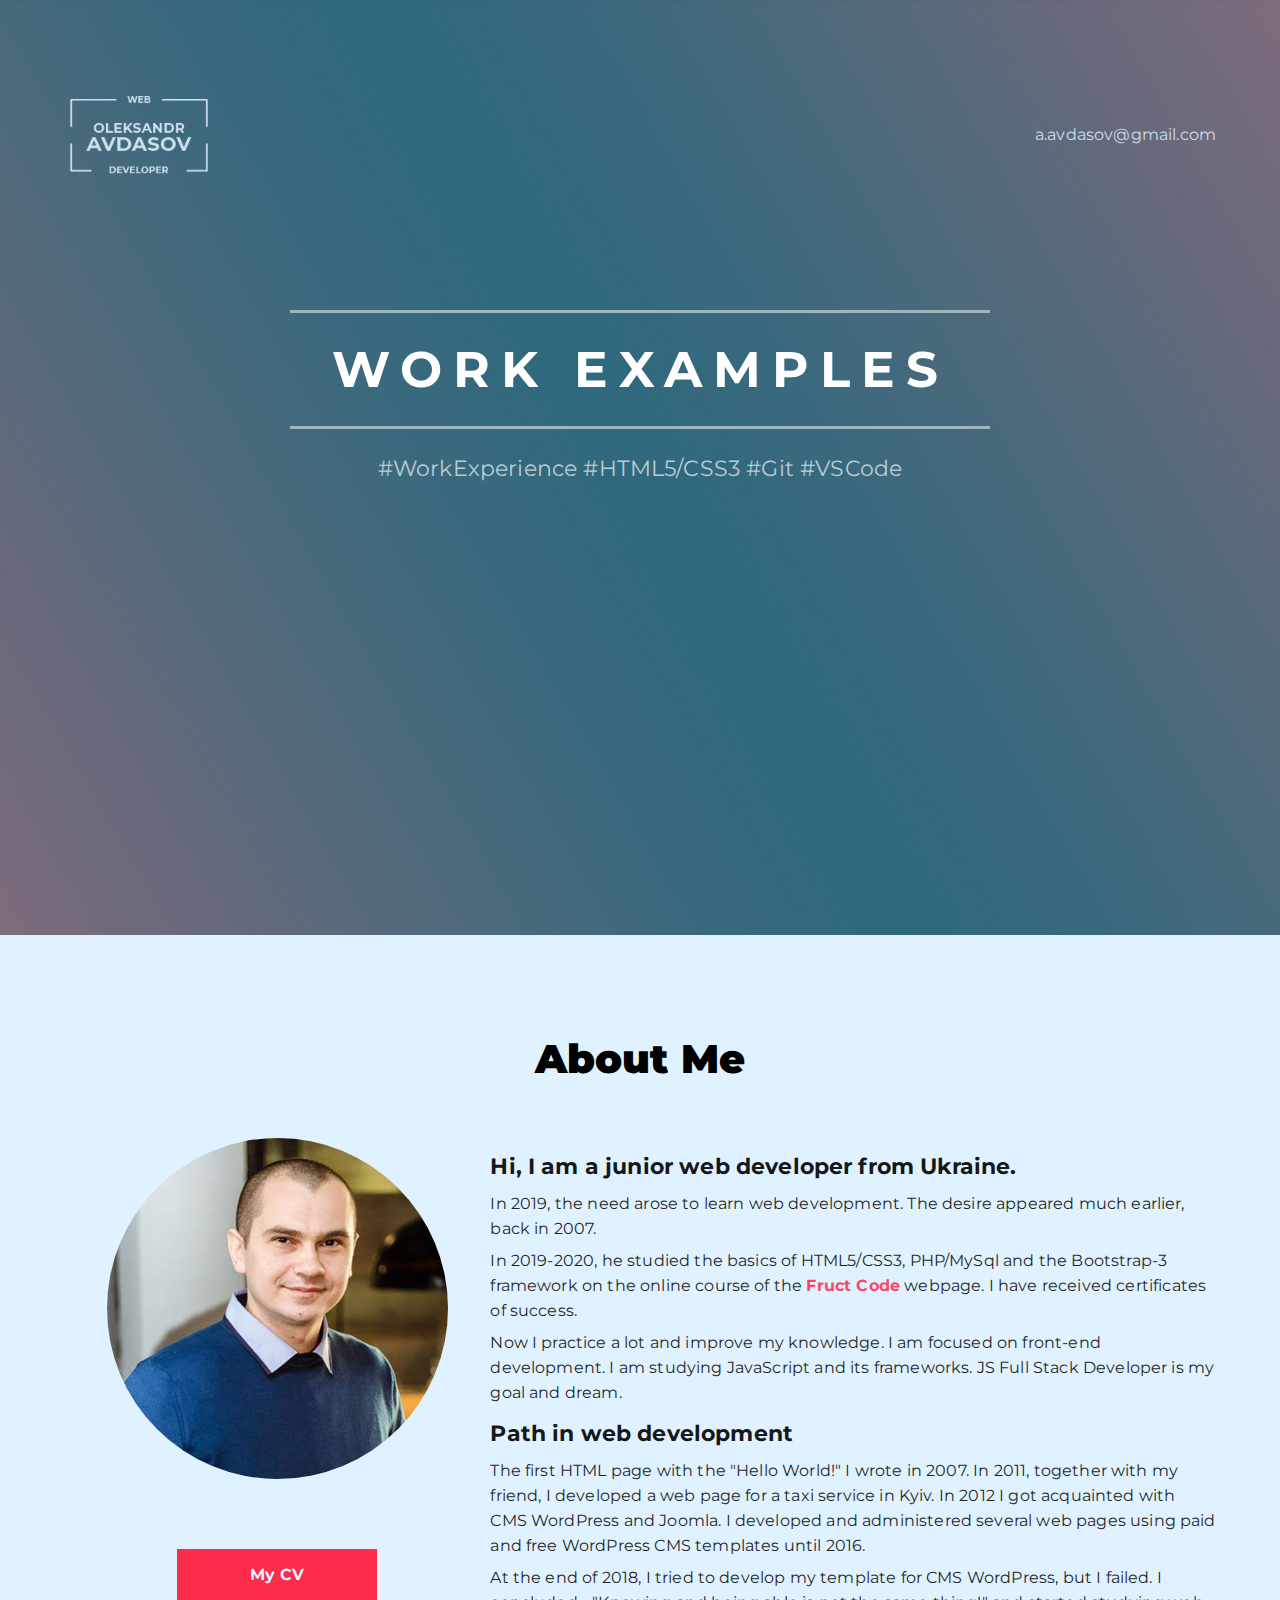
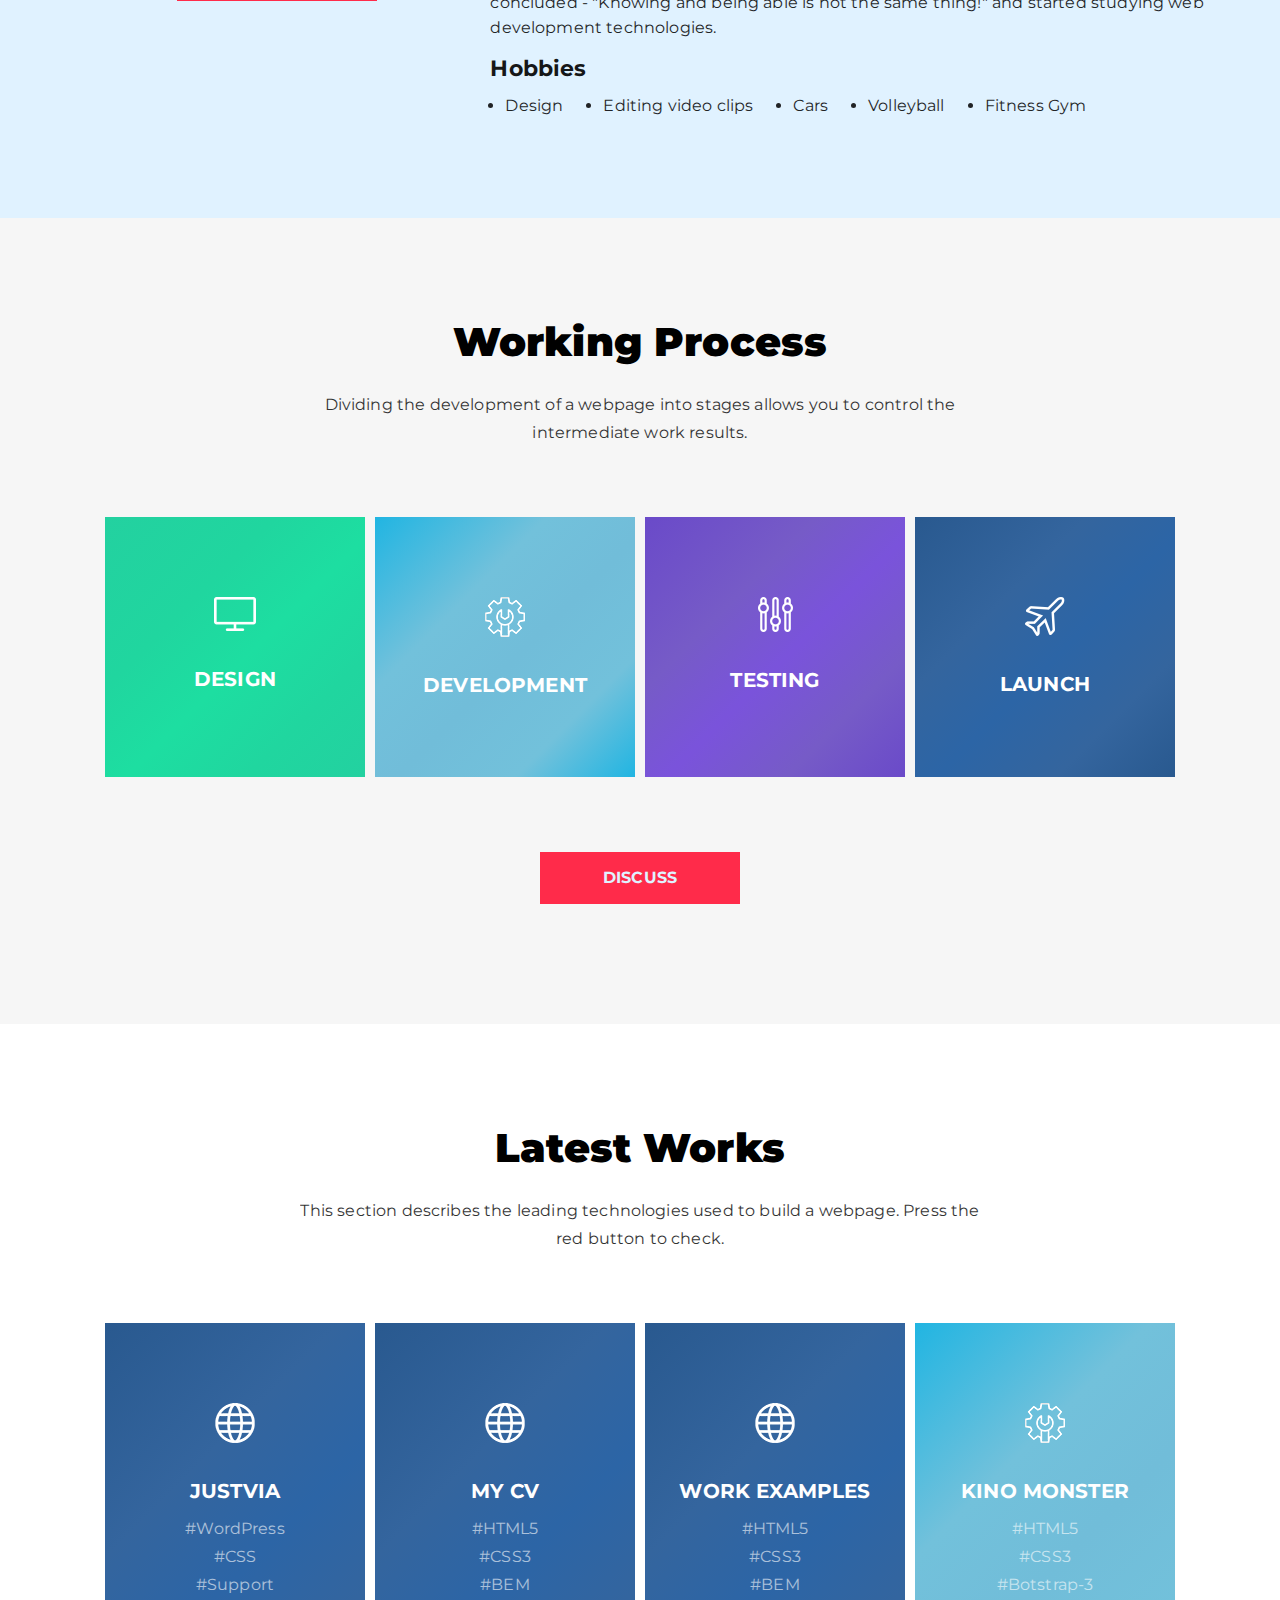
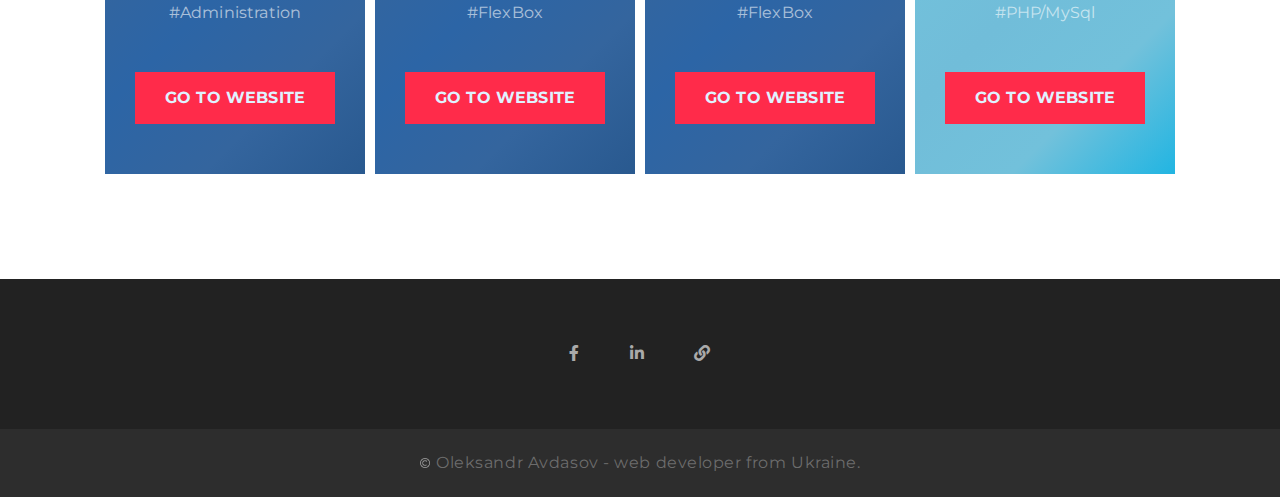
==== commit d0d5b8b9: "change lexical errors" ====
--- a/work/index.html
+++ b/work/index.html
@@ -92,7 +92,7 @@
                                     rel="nowfollow"
                                     >Fruct Code</a
                                 >
-                                website. I have received certificates of
+                                webpage. I have received certificates of
                                 success.
                             </p>
                             <p>
@@ -103,7 +103,7 @@
                             </p>
                         </div>
                         <button class="description-accordion__title">
-                            <h3>My path to web development</h3>
+                            <h3>Path in web development</h3>
                         </button>
                         <div class="description-accordion__blok">
                             <p>
@@ -124,7 +124,7 @@
                             </p>
                         </div>
                         <button class="description-accordion__title">
-                            <h3>My hobbies</h3>
+                            <h3>Hobbies</h3>
                         </button>
                         <div class="description-accordion__blok">
                             <ul class="accordion__list">
@@ -142,17 +142,18 @@
 
                 <div id="description" class="description">
                     <h3 class="description__title">
-                        Hi, I’m Oleksandr Avdasov, web developer from Ukraine.
+                        Hi, I am a junior web developer from Ukraine.
                     </h3>
                     <div class="description__blok">
                         <p class="">
-                            In 2019, the need arose to learn web development.
-                            The desire appeared much earlier, back in 2007.
+                            In 2019, the need arose to learn web
+                            development. The desire appeared much earlier,
+                            back in 2007.
                         </p>
                         <p class="">
-                            In 2019-2020, he studied the basics of HTML5/CSS3,
-                            PHP/MySql and the Bootstrap-3 framework on the
-                            online course of the
+                            In 2019-2020, he studied the basics of
+                            HTML5/CSS3, PHP/MySql and the Bootstrap-3
+                            framework on the online course of the
                             <a
                                 class="link"
                                 href="https://fructcode.com/"
@@ -160,36 +161,37 @@
                                 rel="nowfollow"
                                 >Fruct Code</a
                             >
-                            website. I have received certificates of success.
+                             webpage. I have received certificates of success.
                         </p>
                         <p class="">
-                            Now I practice a lot and improve my knowledge. I am
-                            focused on front-end development. I am studying
-                            JavaScript and its frameworks. JS Full Stack
-                            Developer is my goal and dream.
+                             Now I practice a lot and improve my knowledge. I
+                                am focused on front-end development. I am
+                                studying JavaScript and its frameworks. JS Full
+                                Stack Developer is my goal and dream.
                         </p>
                     </div>
                     <h3 class="description__title">
-                        My path to web development
+                        Path in web development
                     </h3>
                     <div class="description__blok">
                         <p class="">
-                            The first HTML page with the "Hello World!" I wrote
-                            in 2007. In 2011, together with a friend, I
-                            developed a website for a taxi service in Kiev. In
-                            2012 I got acquainted with CMS WordPress and Joomla.
-                            Developed and administered several websites using
-                            paid and free WordPress CMS templates until 2016.
+                            The first HTML page with the "Hello World!" I
+                                wrote in 2007. In 2011, together with my friend,
+                                I developed a web page for a taxi service in
+                                Kyiv. In 2012 I got acquainted with CMS
+                                WordPress and Joomla. I developed and administered 
+                                several web pages using paid and free WordPress CMS 
+                                templates until 2016.
                         </p>
                         <p class="">
-                            At the end of 2018, I tried to develop my own
-                            template for CMS WordPress, but I failed. I
-                            concluded - "Knowing and being able are not the same
-                            thing!" and started studying web development
-                            technologies.
+                             At the end of 2018, I tried to develop my
+                                template for CMS WordPress, but I failed. I
+                                concluded - "Knowing and being able is not the
+                                same thing!" and started studying web
+                                development technologies.
                         </p>
                     </div>
-                    <h3 class="description__title">My hobbies</h3>
+                    <h3 class="description__title">Hobbies</h3>
                     <div class="description__blok">
                         <ul class="list">
                             <li class="item">Design</li>
@@ -208,8 +210,7 @@
                 <div class="heading">
                     <h2 class="heading__title">Working Process</h2>
                     <p class="heading__description">
-                        Dividing the development of a webpage into stages allows
-                        you to control the intermediate results of work.
+                        Dividing the development of a webpage into stages allows you to control the intermediate work results.
                     </p>
                 </div>
                 <div class="steps">
@@ -271,9 +272,7 @@
                 <div class="heading">
                     <h2 class="heading__title">Latest Works</h2>
                     <p class="heading__description">
-                        This section describes the main technologies 
-                        used to build a webpage. Press the red button 
-                        to check.
+                        This section describes the leading technologies used to build a webpage. Press the red button to check.
                     </p>
                 </div>
                 <div class="steps">
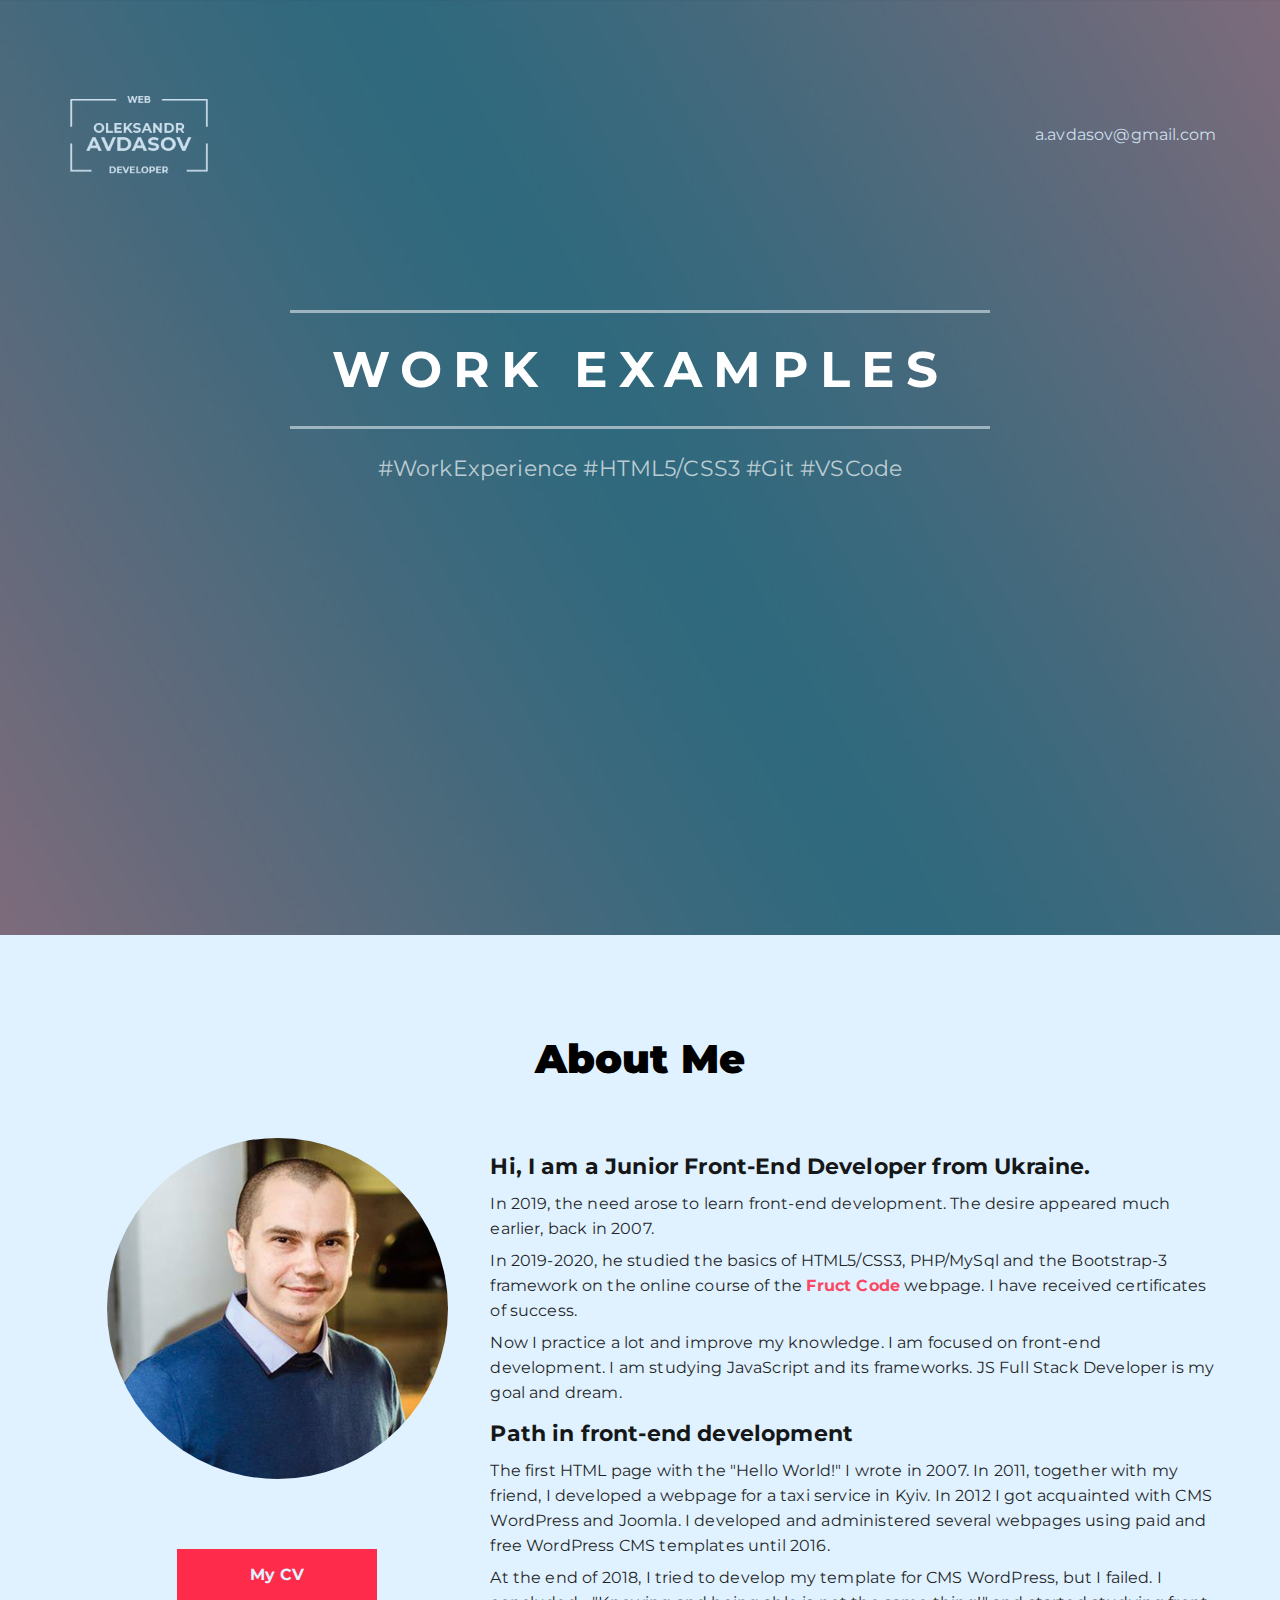
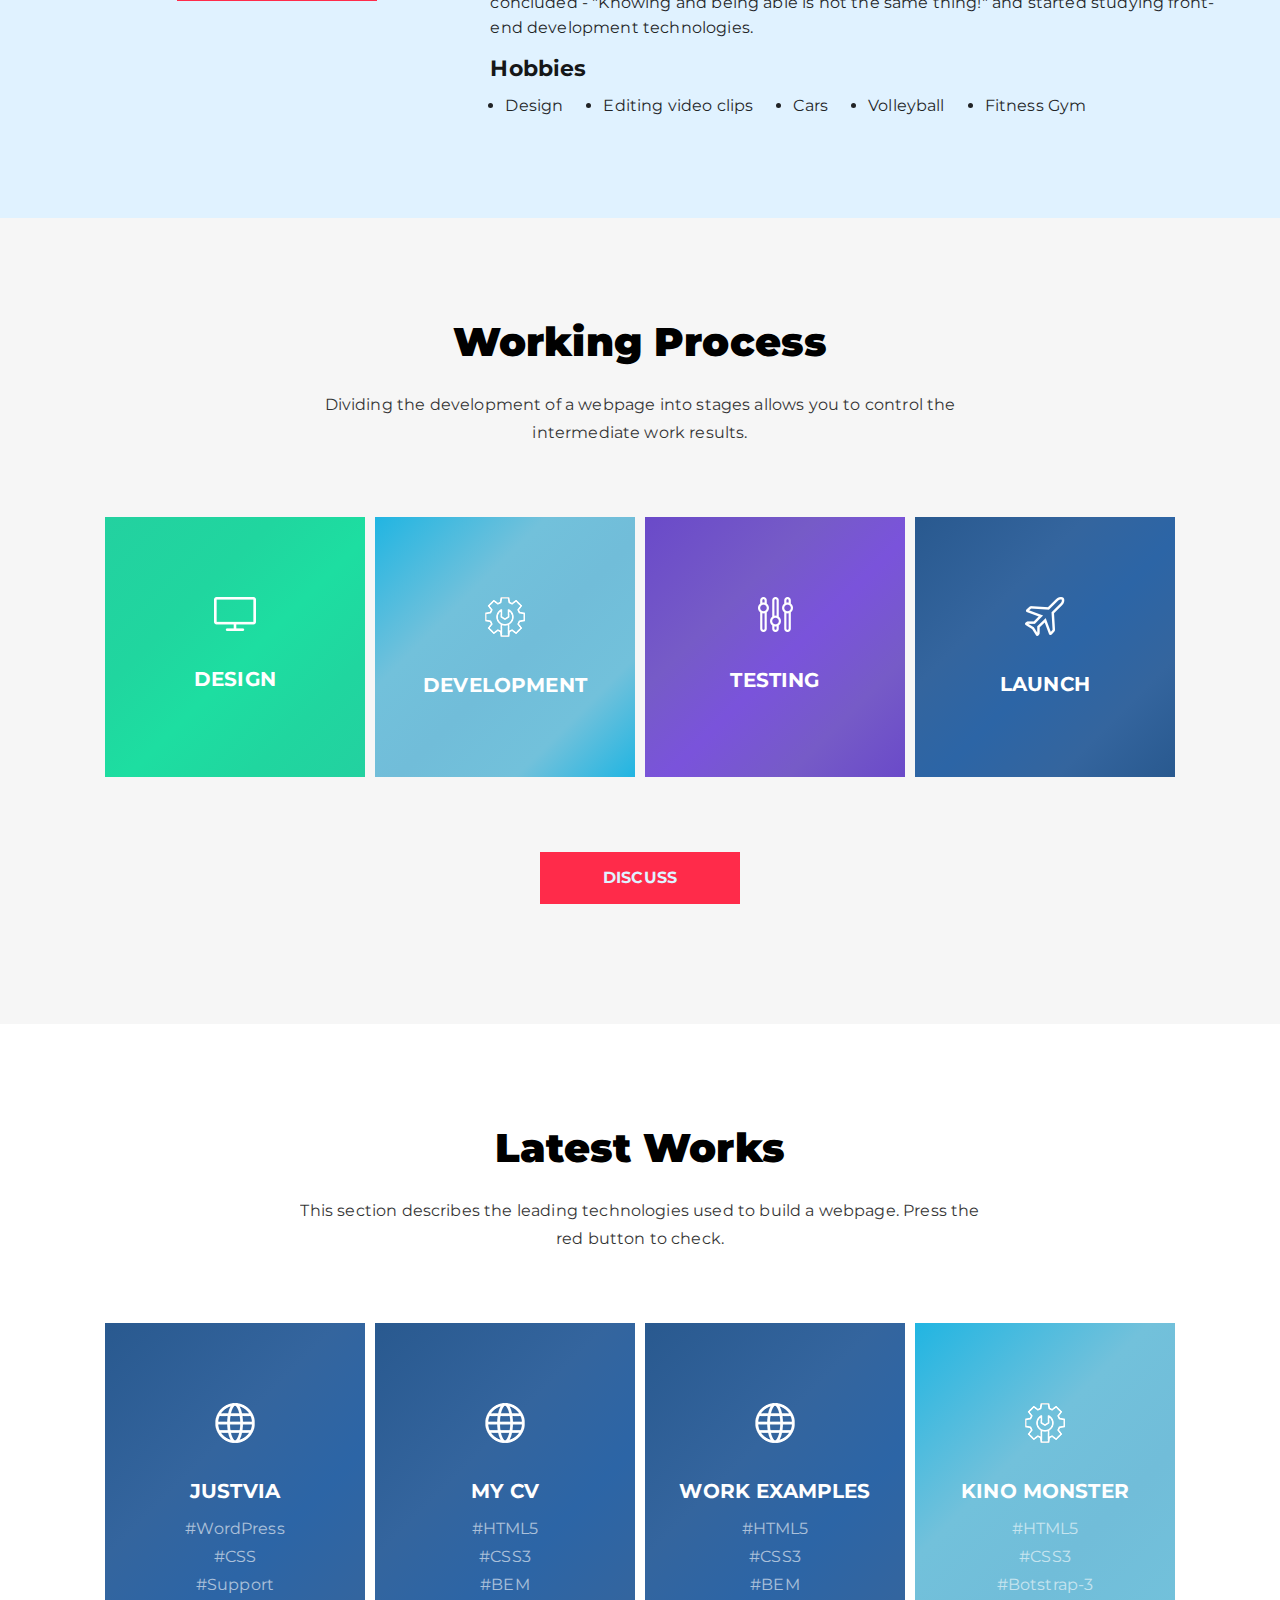
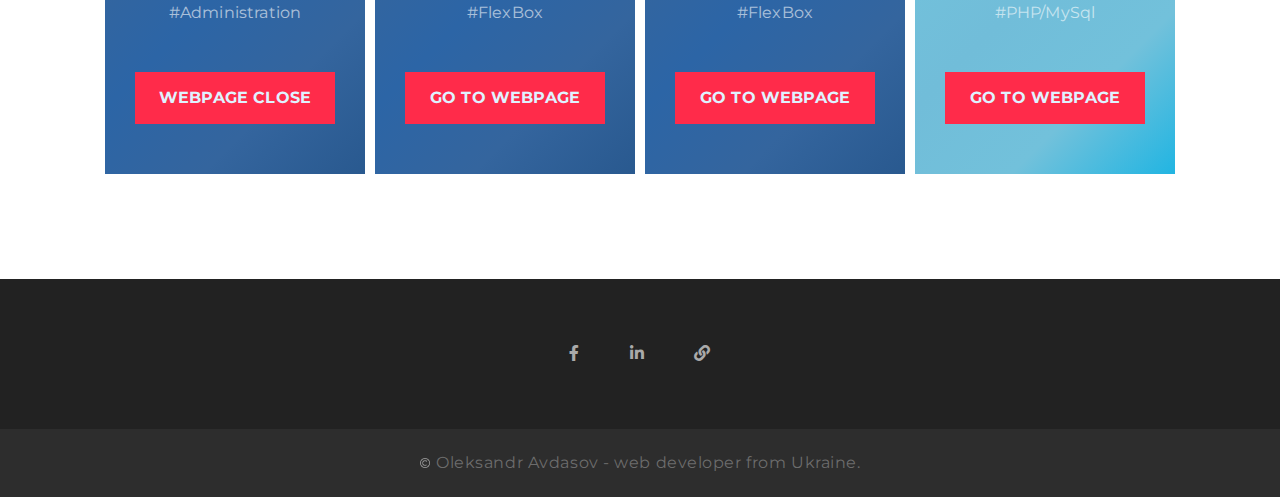
==== commit 1ca797fd: "change buttons name and some parts of text" ====
--- a/work/index.html
+++ b/work/index.html
@@ -72,12 +72,12 @@
                     >
                         <button class="description-accordion__title">
                             <h3>
-                                Hi, I am a junior web developer from Ukraine.
+                                Hi, I am a Junior Front-End Developer from Ukraine.
                             </h3>
                         </button>
                         <div class="description-accordion__blok">
                             <p>
-                                In 2019, the need arose to learn web
+                                In 2019, the need arose to learn front-end
                                 development. The desire appeared much earlier,
                                 back in 2007.
                             </p>
@@ -103,23 +103,23 @@
                             </p>
                         </div>
                         <button class="description-accordion__title">
-                            <h3>Path in web development</h3>
+                            <h3>Path in front-end development</h3>
                         </button>
                         <div class="description-accordion__blok">
                             <p>
                                 The first HTML page with the "Hello World!" I
                                 wrote in 2007. In 2011, together with my friend,
-                                I developed a web page for a taxi service in
+                                I developed a webpage for a taxi service in
                                 Kyiv. In 2012 I got acquainted with CMS
                                 WordPress and Joomla. I developed and administered 
-                                several web pages using paid and free WordPress CMS 
+                                several webpages using paid and free WordPress CMS 
                                 templates until 2016.
                             </p>
                             <p>
                                 At the end of 2018, I tried to develop my
                                 template for CMS WordPress, but I failed. I
                                 concluded - "Knowing and being able is not the
-                                same thing!" and started studying web
+                                same thing!" and started studying front-end
                                 development technologies.
                             </p>
                         </div>
@@ -142,11 +142,11 @@
 
                 <div id="description" class="description">
                     <h3 class="description__title">
-                        Hi, I am a junior web developer from Ukraine.
+                        Hi, I am a Junior Front-End Developer from Ukraine.
                     </h3>
                     <div class="description__blok">
                         <p class="">
-                            In 2019, the need arose to learn web
+                            In 2019, the need arose to learn front-end
                             development. The desire appeared much earlier,
                             back in 2007.
                         </p>
@@ -171,23 +171,23 @@
                         </p>
                     </div>
                     <h3 class="description__title">
-                        Path in web development
+                        Path in front-end development
                     </h3>
                     <div class="description__blok">
                         <p class="">
                             The first HTML page with the "Hello World!" I
                                 wrote in 2007. In 2011, together with my friend,
-                                I developed a web page for a taxi service in
+                                I developed a webpage for a taxi service in
                                 Kyiv. In 2012 I got acquainted with CMS
                                 WordPress and Joomla. I developed and administered 
-                                several web pages using paid and free WordPress CMS 
+                                several webpages using paid and free WordPress CMS 
                                 templates until 2016.
                         </p>
                         <p class="">
                              At the end of 2018, I tried to develop my
                                 template for CMS WordPress, but I failed. I
                                 concluded - "Knowing and being able is not the
-                                same thing!" and started studying web
+                                same thing!" and started studying front-end
                                 development technologies.
                         </p>
                     </div>
@@ -292,10 +292,10 @@
                             </p>
                             <a
                                 class="btn"
-                                href="http://justvia.com/"
+                                href="#"
                                 target="_blank"
                                 rel="nowfollow"
-                                >GO TO WEBSITE</a
+                                >WEBPAGE CLOSE</a
                             >
                         </div>
                     </div>
@@ -318,7 +318,7 @@
                                 href="https://agentfreedom.github.io/cv/"
                                 target="_blank"
                                 rel="nowfollow"
-                                >GO TO WEBSITE</a
+                                >GO TO WEBPAGE</a
                             >
                         </div>
                     </div>
@@ -341,7 +341,7 @@
                                 href="https://agentfreedom.github.io/portfolio/work/"
                                 target="_blank"
                                 rel="nowfollow"
-                                >GO TO WEBSITE</a
+                                >GO TO WEBPAGE</a
                             >
                         </div>
                     </div>
@@ -366,7 +366,7 @@
                                 href="#"
                                 target="_blank"
                                 rel="nowfollow"
-                                >GO TO WEBSITE</a
+                                >GO TO WEBPAGE</a
                             >
                         </div>
                     </div>
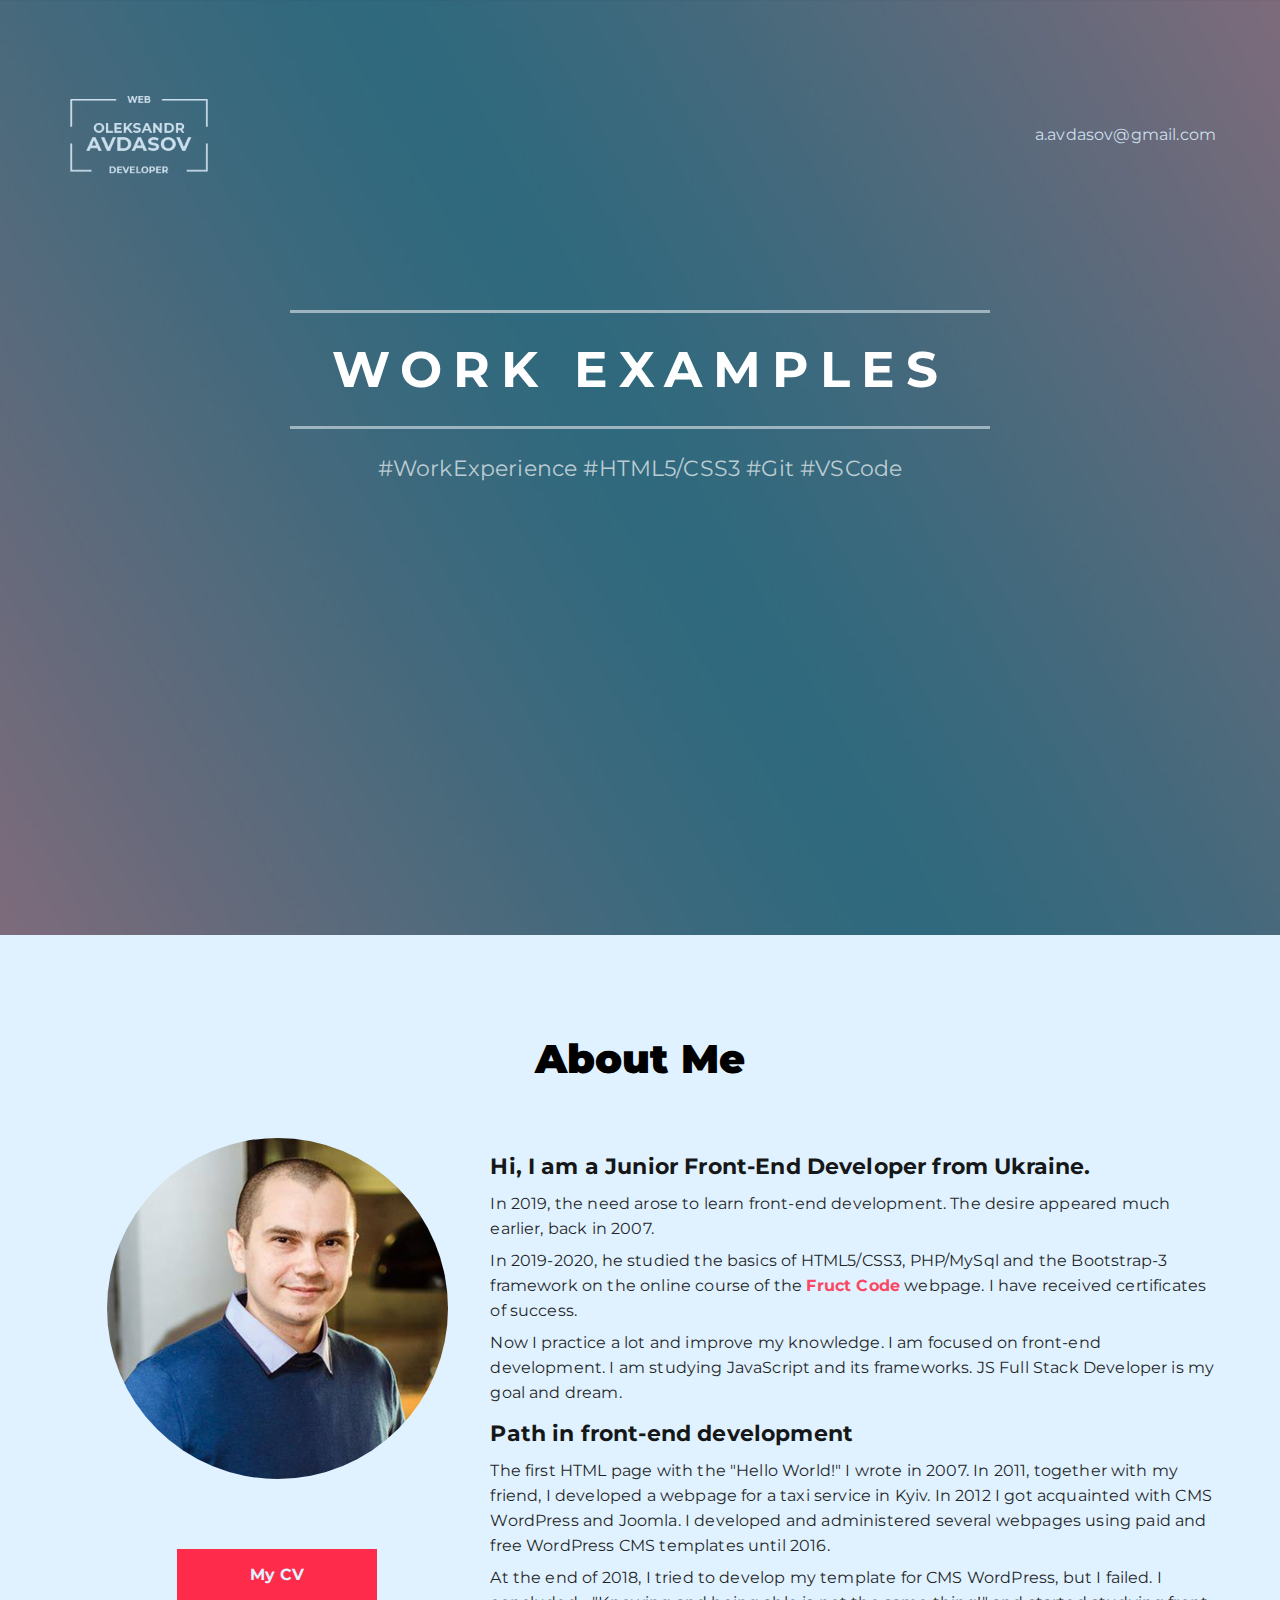
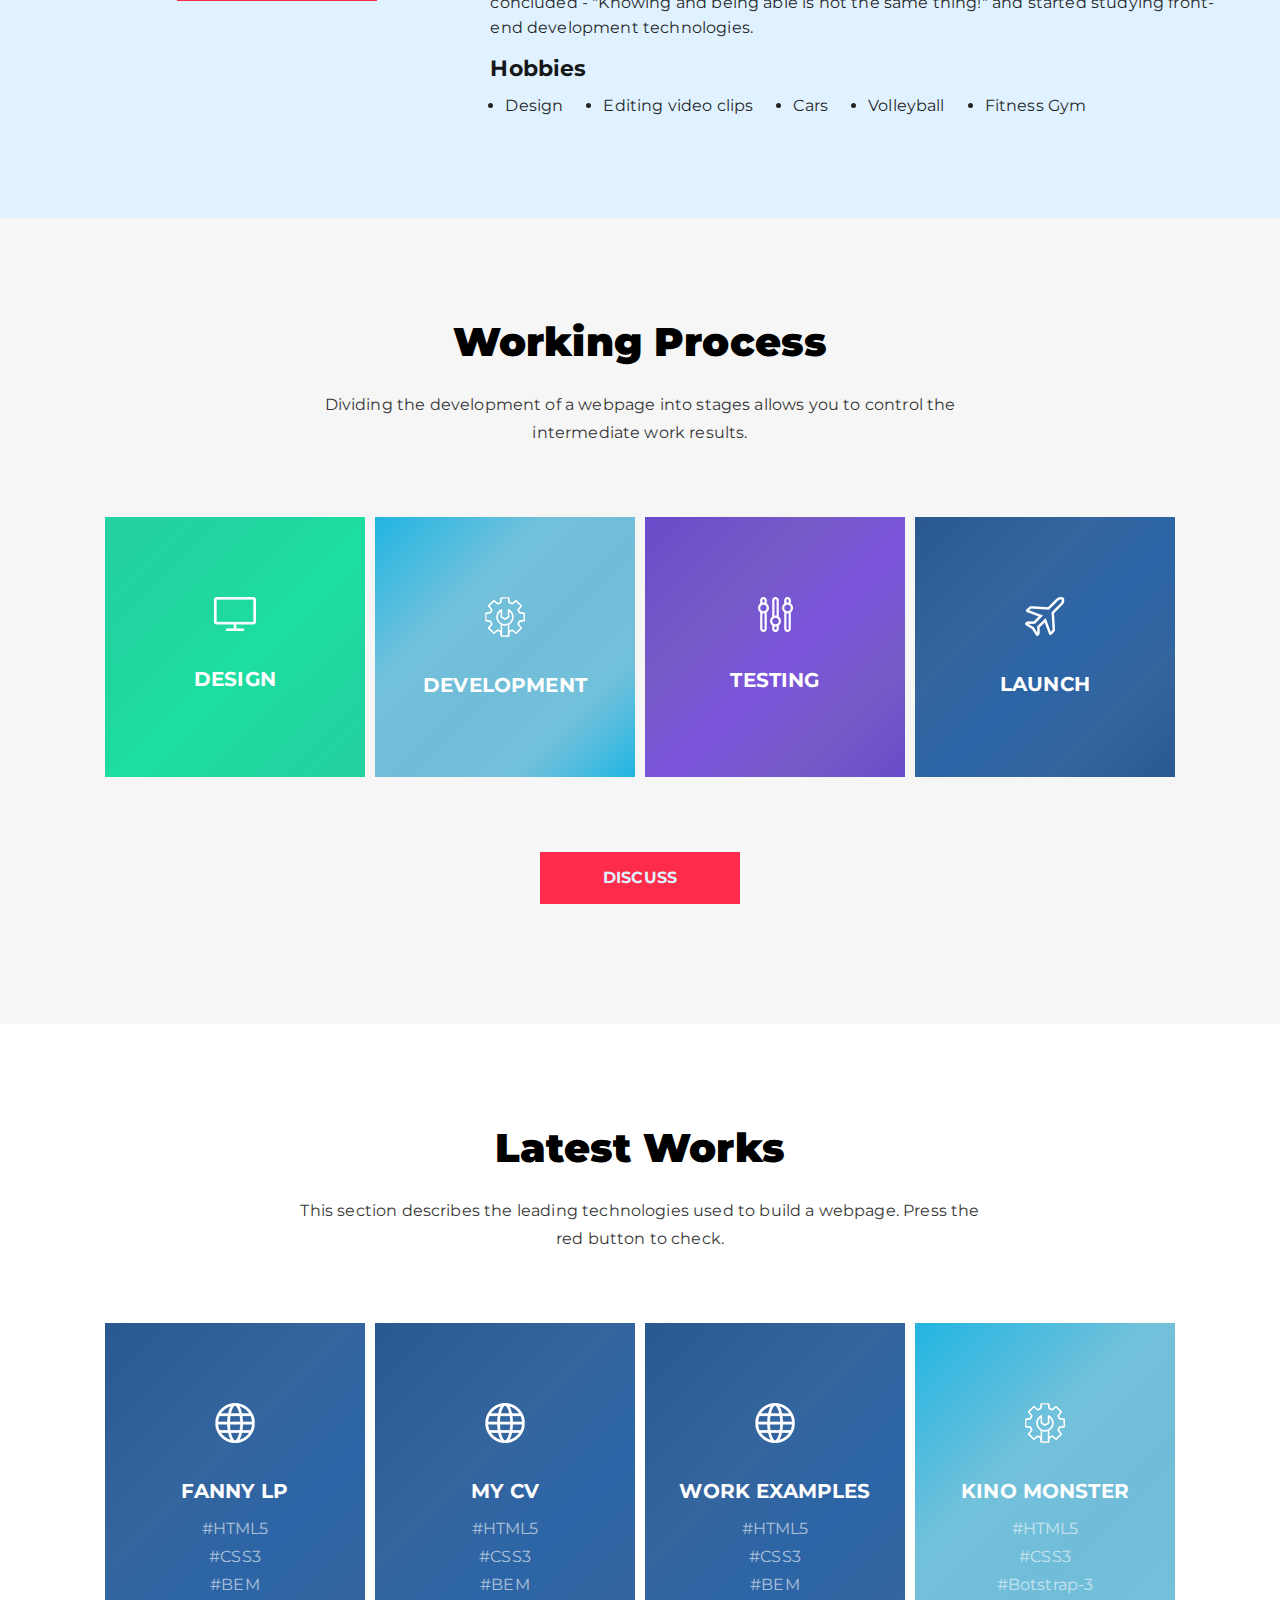
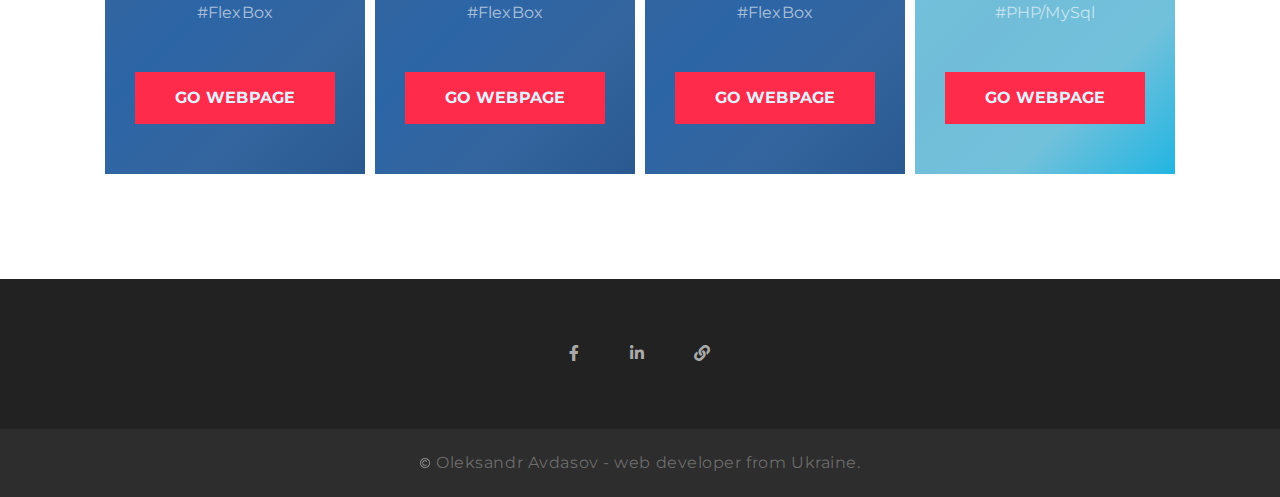
==== commit 822ece6a: "replace work example" ====
--- a/work/index.html
+++ b/work/index.html
@@ -281,21 +281,21 @@
                             <img
                                 class="step__img step__img-mobi"
                                 src="./img/website.png"
-                                alt="Justvia"
-                            />
-                            <h3 class="step__white">Justvia</h3>
+                                alt="FANNY LP"
+                            />
+                            <h3 class="step__white">FANNY LP</h3>
                             <p class="step__examples-text">
-                                #WordPress <br />
-                                #CSS <br />
-                                #Support <br />
-                                #Administration
+                                #HTML5 <br />
+                                #CSS3 <br />
+                                #BEM <br />
+                                #FlexBox
                             </p>
                             <a
                                 class="btn"
-                                href="#"
+                                href="https://agentfreedom.github.io/portfolio/wayup/"
                                 target="_blank"
                                 rel="nowfollow"
-                                >WEBPAGE CLOSE</a
+                                >GO WEBPAGE</a
                             >
                         </div>
                     </div>
@@ -318,7 +318,7 @@
                                 href="https://agentfreedom.github.io/cv/"
                                 target="_blank"
                                 rel="nowfollow"
-                                >GO TO WEBPAGE</a
+                                >GO WEBPAGE</a
                             >
                         </div>
                     </div>
@@ -341,7 +341,7 @@
                                 href="https://agentfreedom.github.io/portfolio/work/"
                                 target="_blank"
                                 rel="nowfollow"
-                                >GO TO WEBPAGE</a
+                                >GO WEBPAGE</a
                             >
                         </div>
                     </div>
@@ -366,7 +366,7 @@
                                 href="#"
                                 target="_blank"
                                 rel="nowfollow"
-                                >GO TO WEBPAGE</a
+                                >GO WEBPAGE</a
                             >
                         </div>
                     </div>
